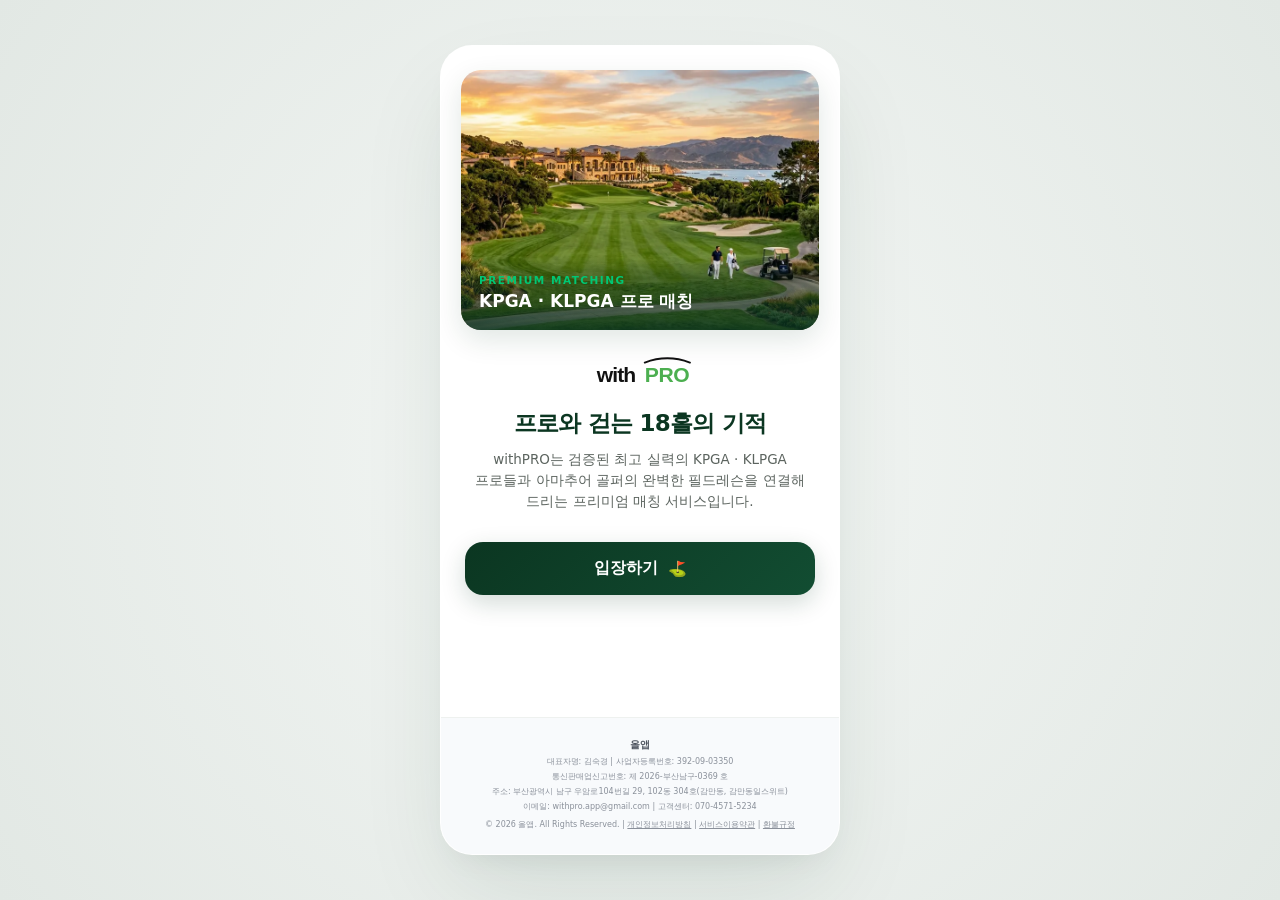
==== index.html @ d695e4da "fix: unify header back buttons to 이전으로 for UX consistency" ====
<!DOCTYPE html>
<html lang="ko" class="notranslate">
<head>
    <meta charset="UTF-8">
    <meta name="google" content="notranslate">
    <meta name="viewport" content="width=device-width, initial-scale=1.0">
    <meta name="naver-site-verification" content="3d27dd738194c0caa80d31352e4cc8677b4072f3" />
    <meta name="google-site-verification" content="xt3rQAIq6JGH6D87nUB8yuFcFUHTKjkSJ2bMMjfx4-M" />
    <meta name="description" content="올앱은 검증된 최고 실력의 KPGA · KLPGA 프로들과 아마추어 골퍼의 완벽한 필드레슨을 연결해 드리는 프리미엄 매칭 서비스입니다." />
    <title>올앱 - 골프 프로 매칭 서비스</title>
    <link rel="canonical" href="https://withpro.kr/">
    <link rel="stylesheet" href="styles.css?v=24.0">
    <style>
        .privacy-modal-overlay { display: none; }
        .privacy-modal-overlay.active { display: flex !important; }
    </style>
    <link rel="stylesheet" as="style" crossorigin href="https://cdn.jsdelivr.net/gh/orioncactus/pretendard@v1.3.9/dist/web/static/pretendard.css" />
    <link rel="preconnect" href="https://fonts.googleapis.com">
    <link rel="preconnect" href="https://fonts.gstatic.com" crossorigin>
    <link href="https://fonts.googleapis.com/css2?family=Inter:wght@400;500;600;700;800&family=Noto+Sans+KR:wght@400;500;700;900&display=swap" rel="stylesheet">
    <script src="https://www.gstatic.com/firebasejs/8.10.1/firebase-app.js"></script>
    <script src="https://www.gstatic.com/firebasejs/8.10.1/firebase-messaging.js"></script>
    <script src="https://cdn.iamport.kr/v1/iamport.js"></script>
</head>
<body>
    <div class="app-container">
        
        <!-- 서비스 인트로/웰컴 화면 (새로운 첫 화면) -->
        <div id="view-intro" class="view active">
            <div class="intro-container">
                <div class="intro-content-wrapper">
                    <!-- Hero Image Banner -->
                    <div class="intro-hero-banner">
                        <img src="withpro_main_landing.webp" alt="WithPro Golf Field">
                        <div style="position: absolute; bottom: 0; left: 0; right: 0; background: linear-gradient(to top, rgba(11, 54, 33, 0.8) 0%, rgba(11, 54, 33, 0) 100%); padding: 18px; display: flex; flex-direction: column; justify-content: flex-end;">
                            <span style="font-size: 10.5px; font-weight: 800; color: var(--accent-color); text-transform: uppercase; letter-spacing: 1.5px; margin-bottom: 4px;">Premium Matching</span>
                            <span style="font-size: 17px; font-weight: 800; color: white; line-height: 1.3;">KPGA · KLPGA 프로 매칭</span>
                        </div>
                    </div>

                    <!-- App Identity / Welcome Text -->
                    <div style="text-align: center; margin-bottom: 30px;">
                        <img src="logo.svg" alt="withPRO Logo" class="main-logo" style="width: 120px; margin-bottom: 12px;">
                        <h1 style="font-size: 23px; font-weight: 900; color: var(--primary-color); line-height: 1.35; letter-spacing: -0.8px; margin-bottom: 10px; word-break: keep-all;">
                            프로와 걷는 18홀의 기적
                        </h1>
                        <p style="font-size: 13.5px; color: var(--text-sub); line-height: 1.55; font-weight: 500; word-break: keep-all; padding: 0 4px;">
                            withPRO는 검증된 최고 실력의 KPGA · KLPGA 프로들과 아마추어 골퍼의 완벽한 필드레슨을 연결해 드리는 프리미엄 매칭 서비스입니다.
                        </p>
                    </div>

                    <!-- Enter Button -->
                    <div style="padding: 0 4px; margin-bottom: 30px;">
                        <button class="btn btn-premium-cta" onclick="app.navigate('view-main-select')" style="padding: 16px 20px; font-size: 16.0px; font-weight: 800; border-radius: 18px; box-shadow: 0 8px 22px rgba(11, 54, 33, 0.16);">
                            입장하기 <span style="font-size: 15px; margin-left: 4px;">⛳</span>
                        </button>
                    </div>
                </div>

                <!-- 사업자 정보 푸터 영역 (동일 규격 유지) -->
                <footer class="business-footer" style="margin-top: auto; padding: 20px; background-color: #f8fafc; border-top: 1px solid var(--border-color);">
                    <div class="footer-title">올앱</div>
                    <p>대표자명: 김숙경 | 사업자등록번호: 392-09-03350</p>
                    <p>통신판매업신고번호: 제 2026-부산남구-0369 호</p>
                    <p>주소: 부산광역시 남구 우암로104번길 29, 102동 304호(감만동, 감만동일스위트)</p>
                    <p>이메일: withpro.app@gmail.com | 고객센터: 070-4571-5234</p>
                    <p style="margin-top: 6px;">© 2026 올앱. All Rights Reserved. | <a href="/privacy.html">개인정보처리방침</a> | <a href="/term.html">서비스이용약관</a> | <a href="/refund.html">환불규정</a></p>
                </footer>
            </div>
        </div>

        <!-- 메인 역할 선택 화면 (첫 화면) -->
        <div id="view-main-select" class="view">
            <!-- 이전(인트로) 화면으로 돌아가는 버튼 추가 -->
            <div style="display: flex; justify-content: flex-start; margin-bottom: -15px; padding: 0 4px; margin-top: 15px; margin-left: 16px;">
                <button class="icon-btn" onclick="app.navigate('view-intro')" style="padding: 4px; font-weight: 500; font-size: 13.5px; color: var(--text-sub); display: flex; align-items: center; gap: 4px; margin-left: -4px;">
                    <svg width="20" height="20" viewBox="0 0 24 24" fill="none" xmlns="http://www.w3.org/2000/svg"><path d="M15 18L9 12L15 6" stroke="currentColor" stroke-width="2" stroke-linecap="round" stroke-linejoin="round"/></svg>
                    <span>이전으로</span>
                </button>
            </div>
            
            <div class="hero-section" style="margin-bottom: 40px; margin-top: 15px;">
                <div class="logo-container">
                    <img src="logo.svg" alt="올앱 Logo" class="main-logo">
                </div>
                <h1 class="main-title" style="font-size: 24px; font-weight: 800; color: var(--primary-color); line-height: 1.35; letter-spacing: -0.5px; margin-top: 15px;">KPGA · KLPGA 프로와<br>걷는 18홀의 기적</h1>
                <p class="main-subtitle" style="font-size: 13.5px; color: var(--text-sub); line-height: 1.5; margin-top: 10px;">검증된 최고 실력의 프로들과 완벽한 필드레슨을<br>매칭해 드립니다.</p>
            </div>

            <div class="selection-container" style="display: flex; flex-direction: column; gap: 20px; margin-bottom: 45px; padding: 0 4px;">
                <!-- 아마추어 골퍼 선택 카드 -->
                <div class="selection-card amateur" onclick="app.switchHomeTab('amateur'); app.navigate('view-home');" style="cursor: pointer; position: relative; border-radius: 20px; padding: 26px 24px; background: linear-gradient(135deg, #0b3621 0%, #124d32 100%); color: white; box-shadow: 0 10px 25px rgba(11, 54, 33, 0.15), 0 4px 10px rgba(0, 0, 0, 0.05);">
                    <div style="font-size: 11px; font-weight: 700; color: var(--accent-color); letter-spacing: 1px; margin-bottom: 6px; text-transform: uppercase;">For Amateur Golfer</div>
                    <h3 style="font-size: 19.5px; font-weight: 800; letter-spacing: -0.5px; margin-bottom: 6px;">아마추어 골퍼로 시작</h3>
                    <p style="font-size: 12.5px; color: rgba(255, 255, 255, 0.8); line-height: 1.4; font-weight: 500;">필드레슨 매칭 신청 & 예약 현황 확인</p>
                    <div style="position: absolute; right: 24px; bottom: 24px; background: rgba(255, 255, 255, 0.15); width: 36px; height: 36px; border-radius: 50%; display: flex; align-items: center; justify-content: center; font-size: 16px;">🏌️‍♂️</div>
                </div>

                <!-- 프로 골퍼 선택 카드 -->
                <div class="selection-card pro" onclick="app.switchHomeTab('pro'); app.navigate('view-home');" style="cursor: pointer; position: relative; border-radius: 20px; padding: 26px 24px; background: white; border: 1.5px solid var(--border-color); color: var(--text-main); box-shadow: 0 6px 20px rgba(0, 0, 0, 0.03);">
                    <div style="font-size: 11px; font-weight: 700; color: var(--primary-light); letter-spacing: 1px; margin-bottom: 6px; text-transform: uppercase;">For Partner Pro</div>
                    <h3 style="font-size: 19.5px; font-weight: 800; letter-spacing: -0.5px; margin-bottom: 6px; color: var(--primary-color);">프로 골퍼로 시작</h3>
                    <p style="font-size: 12.5px; color: var(--text-sub); line-height: 1.4; font-weight: 500;">파트너 프로 활동 신청 & 매칭 관리</p>
                    <div style="position: absolute; right: 24px; bottom: 24px; background: var(--bg-color); width: 36px; height: 36px; border-radius: 50%; display: flex; align-items: center; justify-content: center; font-size: 16px; color: var(--primary-color);">🏌️</div>
                </div>
            </div>

            <!-- 사업자 정보 푸터 영역 (동일 규격 유지) -->
            <footer class="business-footer">
                <div class="footer-title">올앱</div>
                <p>대표자명: 김숙경 | 사업자등록번호: 392-09-03350</p>
                <p>통신판매업신고번호: 제 2026-부산남구-0369 호</p>
                <p>주소: 부산광역시 남구 우암로104번길 29, 102동 304호(감만동, 감만동일스위트)</p>
                <p>이메일: withpro.app@gmail.com | 고객센터: 070-4571-5234</p>
                <p style="margin-top: 6px;">© 2026 올앱. All Rights Reserved. | <a href="/privacy.html">개인정보처리방침</a> | <a href="/term.html">서비스이용약관</a> | <a href="/refund.html">환불규정</a></p>
            </footer>
        </div>

        <!-- 홈 (선택) 화면 (이제 활성화 상태 아님) -->
        <div id="view-home" class="view">
            <!-- 역할 선택 화면으로 돌아가는 버튼 추가 -->
            <div style="display: flex; justify-content: flex-start; margin-bottom: -15px; padding: 0 4px;">
                <button class="icon-btn" onclick="app.navigate('view-main-select')" style="padding: 4px; font-weight: 500; font-size: 13.5px; color: var(--text-sub); display: flex; align-items: center; gap: 4px; margin-left: -4px;">
                    <svg width="20" height="20" viewBox="0 0 24 24" fill="none" xmlns="http://www.w3.org/2000/svg"><path d="M15 18L9 12L15 6" stroke="currentColor" stroke-width="2" stroke-linecap="round" stroke-linejoin="round"/></svg>
                    <span>이전으로</span>
                </button>
            </div>

            <div class="hero-section">
                <div class="logo-container">
                    <img src="logo.svg" alt="올앱 Logo" class="main-logo">
                </div>
                <h1 class="main-title">KPGA · KLPGA 프로와<br>걷는 18홀의 기적</h1>
                <p class="main-subtitle">검증된 최고 실력의 프로들과 완벽한 필드레슨을<br>매칭해 드립니다.</p>
            </div>
            
            <!-- 탭 스위처 (메인 선택 페이지 도입으로 인해 숨김 처리) -->
            <div class="home-tab-switcher" style="display: none !important;">
                <button id="btn-home-tab-amateur" class="tab-switch-btn active" onclick="app.switchHomeTab('amateur')">아마추어 골퍼</button>
                <button id="btn-home-tab-pro" class="tab-switch-btn" onclick="app.switchHomeTab('pro')">프로 골퍼</button>
            </div>
            
            <div class="home-layout-container">
                <!-- 1. 일반 골퍼용 카드 섹션 (기본 활성화) -->
                <div id="home-tab-content-amateur" class="home-tab-content active">
                    <div class="premium-hero-card">
                        <div class="card-glow-bg"></div>
                        <div class="premium-card-badge">PREMIUM MATCHING</div>
                        <div class="premium-card-title">품격 있는 동반 라운딩<br>프라이빗 필드레슨</div>
                        <p class="premium-card-desc">골프장 예약 완료하셨으면, 필드 레슨 진행해 주실 프로님 매칭을 도와드릴까요?</p>
                        
                        <button class="btn btn-primary btn-premium-cta" onclick="app.navigate('view-regular')">
                            필드레슨 프로찾기 <span class="btn-arrow">🏌️‍♂️</span>
                        </button>
                    </div>

                    <button class="home-status-link" onclick="app.checkMyBookings()">
                        <span class="status-link-icon">🗓️</span>
                        <span class="status-link-text">내 예약 확인</span>
                        <span class="status-link-chevron">→</span>
                    </button>
                    <div style="text-align: center; margin-top: 15px; margin-bottom: 5px;">
                        <a href="#" onclick="event.preventDefault(); app.navigate('view-amateur-guide')" style="color: var(--primary-color) !important; font-weight: 700; text-decoration: underline; font-size: 13.5px; display: inline-block;">
                            ⛳ 회원 활동 가이드 알아보기 →
                        </a>
                    </div>
                </div>

                <!-- 2. 레슨 프로용 카드 섹션 (숨김) -->
                <div id="home-tab-content-pro" class="home-tab-content">
                    <div class="pro-premium-card">
                        <div class="premium-card-badge pro">PARTNER PRO</div>
                        <h3 class="pro-card-title">파트너 프로</h3>
                        <p class="pro-card-desc">원하는 일정과 요일에 맞춰 편리하게 필드 레슨 요청을 매칭받고 추가 수익을 창출하세요.</p>
                        
                        <button class="btn btn-pro-action-premium" onclick="app.navigate('view-pro')">
                            레슨 프로로 활동하기 <span class="btn-arrow">→</span>
                        </button>
                    </div>
                    
                    <div class="pro-login-premium-card" style="flex-direction: column; align-items: stretch; gap: 14px; padding: 20px;">
                        <div class="pro-login-info" style="margin-bottom: 4px;">
                            <span class="pro-login-label" style="font-size: 15.5px; font-weight: 800; color: var(--text-main);">파트너 프로 로그인</span>
                            <span class="pro-login-sublabel" style="font-size: 12.5px; color: var(--text-sub);">등록하신 휴대폰 번호와 핀번호로 로그인해 주세요.</span>
                        </div>
                        <div class="login-inputs-group" style="display: flex; flex-direction: column; gap: 8px;">
                            <input type="text" id="login-pro-phone" placeholder="휴대폰 번호 (예: 010-1234-5678)" style="width: 100%; padding: 12px 14px; border-radius: 8px; border: 1px solid var(--border-color); font-size: 14px; font-weight: 500; box-sizing: border-box;">
                            <input type="password" id="login-pro-pin" maxlength="6" inputmode="numeric" pattern="[0-9]*" placeholder="간편 비밀번호 (핀번호 4~6자리)" style="width: 100%; padding: 12px 14px; border-radius: 8px; border: 1px solid var(--border-color); font-size: 14px; font-weight: 500; box-sizing: border-box;">
                        </div>
                        <button class="btn btn-primary" onclick="app.loginPro()" style="width: 100%; padding: 12px; font-size: 15px; font-weight: 700; border-radius: 8px; background-color: var(--primary-color); border: none; color: white; cursor: pointer; box-shadow: 0 4px 10px rgba(11, 54, 33, 0.1);">
                            로그인
                        </button>
                    </div>
                </div>
            </div>
            
            <!-- 사업자 정보 푸터 영역 (포트원 및 구글 심사 준수) -->
            <footer class="business-footer" style="margin-top: 40px;">
                <div class="footer-title">올앱</div>
                <p>대표자명: 김숙경 | 사업자등록번호: 392-09-03350</p>
                <p>통신판매업신고번호: 제 2026-부산남구-0369 호</p>
                <p>주소: 부산광역시 남구 우암로104번길 29, 102동 304호(감만동, 감만동일스위트)</p>
                <p>이메일: withpro.app@gmail.com | 고객센터: 070-4571-5234</p>
                <p style="margin-top: 6px;">© 2026 올앱. All Rights Reserved. | <a href="/privacy.html">개인정보처리방침</a> | <a href="/term.html">서비스이용약관</a> | <a href="/refund.html">환불규정</a></p>
            </footer>
        </div>

        <!-- 필드레슨 매칭 폼 (아마추어) -->
        <div id="view-regular" class="view">
            <header class="header">
                <button class="icon-btn" onclick="app.navigate('view-home')">
                    <svg width="24" height="24" viewBox="0 0 24 24" fill="none" xmlns="http://www.w3.org/2000/svg"><path d="M15 18L9 12L15 6" stroke="currentColor" stroke-width="2" stroke-linecap="round" stroke-linejoin="round"/></svg>
                </button>
                <h2>필드레슨 매칭</h2>
                <div class="placeholder-icon"></div>
            </header>
            <div class="content scrollable">
                <div class="form-header-center">
                    <img src="logo.svg" alt="올앱" class="small-logo">
                    <p class="subtitle">예약하신 라운딩 정보를 입력하시면<br>최적의 필드레슨 프로를 매칭해 드립니다.</p>
                    <div style="text-align: center; margin-top: 10px;">
                        <a href="#" onclick="event.preventDefault(); app.navigate('view-amateur-guide')" style="color: var(--primary-color) !important; font-weight: 700; text-decoration: underline; font-size: 13px; display: inline-block;">
                            ⛳ 회원 활동 가이드 알아보기 →
                        </a>
                    </div>
                </div>

                <!-- 신청자 이름 카드 -->
                <div class="input-card" onclick="document.getElementById('lesson-user-name').focus()">
                    <div class="input-card-icon">
                        <svg width="24" height="24" viewBox="0 0 24 24" fill="none" stroke="currentColor" stroke-width="2" stroke-linecap="round" stroke-linejoin="round">
                            <path d="M20 21v-2a4 4 0 0 0-4-4H8a4 4 0 0 0-4 4v2"></path>
                            <circle cx="12" cy="7" r="4"></circle>
                        </svg>
                    </div>
                    <div class="input-card-content">
                        <span class="input-card-label">신청자 이름</span>
                        <input type="text" id="lesson-user-name" placeholder="실명을 입력해 주세요" class="card-input-field">
                    </div>
                </div>

                <!-- 신청자 연락처 카드 -->
                <div class="input-card" onclick="document.getElementById('lesson-user-contact').focus()">
                    <div class="input-card-icon">
                        <svg width="24" height="24" viewBox="0 0 24 24" fill="none" stroke="currentColor" stroke-width="2" stroke-linecap="round" stroke-linejoin="round">
                            <path d="M22 16.92v3a2 2 0 0 1-2.18 2 19.79 19.79 0 0 1-8.63-3.07 19.5 19.5 0 0 1-6-6 19.79 19.79 0 0 1-3.07-8.67A2 2 0 0 1 4.11 2h3a2 2 0 0 1 2 1.72 12.84 12.84 0 0 0 .7 2.81 2 2 0 0 1-.45 2.11L8.09 9.91a16 16 0 0 0 6 6l1.27-1.27a2 2 0 0 1 2.11-.45 12.84 12.84 0 0 0 2.81.7A2 2 0 0 1 22 16.92z"></path>
                        </svg>
                    </div>
                    <div class="input-card-content">
                        <span class="input-card-label">신청자 연락처</span>
                        <input type="text" id="lesson-user-contact" placeholder="연락처를 입력해 주세요 (예: 010-1234-5678)" class="card-input-field">
                    </div>
                </div>

                <!-- 골프장 입력 카드 -->
                <div class="input-card" onclick="document.getElementById('lesson-golf-course').focus()">
                    <div class="input-card-icon">
                        <svg width="24" height="24" viewBox="0 0 24 24" fill="none" stroke="currentColor" stroke-width="2" stroke-linecap="round" stroke-linejoin="round">
                            <polygon points="3 6 9 3 15 6 21 3 21 18 15 21 9 18 3 21"></polygon>
                            <line x1="9" y1="3" x2="9" y2="18"></line>
                            <line x1="15" y1="6" x2="15" y2="21"></line>
                        </svg>
                    </div>
                    <div class="input-card-content">
                        <span class="input-card-label">예약완료된 라운딩 골프장</span>
                        <input type="text" id="lesson-golf-course" placeholder="예) 베어즈베스트 청라 CC" class="card-input-field">
                    </div>
                </div>

                <!-- 라운딩 날짜 카드 -->
                <div class="input-card" onclick="document.getElementById('lesson-date').showPicker ? document.getElementById('lesson-date').showPicker() : document.getElementById('lesson-date').focus()">
                    <div class="input-card-icon">
                        <svg width="24" height="24" viewBox="0 0 24 24" fill="none" stroke="currentColor" stroke-width="2" stroke-linecap="round" stroke-linejoin="round">
                            <rect x="3" y="4" width="18" height="18" rx="2" ry="2"></rect>
                            <line x1="16" y1="2" x2="16" y2="6"></line>
                            <line x1="8" y1="2" x2="8" y2="6"></line>
                            <line x1="3" y1="10" x2="21" y2="10"></line>
                        </svg>
                    </div>
                    <div class="input-card-content">
                        <span class="input-card-label">예약완료된 라운딩 날짜</span>
                        <div class="display-value placeholder" id="display-date">날짜를 선택해 주세요</div>
                        <input type="date" id="lesson-date" style="position: absolute; opacity: 0; width: 1px; height: 1px; overflow: hidden; pointer-events: none;">
                    </div>
                    <div class="input-card-chevron">
                        <svg width="18" height="18" viewBox="0 0 24 24" fill="none" stroke="currentColor" stroke-width="2" stroke-linecap="round" stroke-linejoin="round">
                            <polyline points="9 18 15 12 9 6"></polyline>
                        </svg>
                    </div>
                </div>

                <!-- 티오프 시간 카드 -->
                <div class="input-card" onclick="app.openCustomTimePicker()">
                    <div class="input-card-icon">
                        <svg width="24" height="24" viewBox="0 0 24 24" fill="none" stroke="currentColor" stroke-width="2" stroke-linecap="round" stroke-linejoin="round">
                            <circle cx="12" cy="12" r="10"></circle>
                            <polyline points="12 6 12 12 16 14"></polyline>
                        </svg>
                    </div>
                    <div class="input-card-content">
                        <span class="input-card-label">예약완료된 티오프 시간</span>
                        <div class="display-value placeholder" id="display-time">시간을 선택해 주세요</div>
                        <input type="time" id="lesson-time" style="position: absolute; opacity: 0; width: 1px; height: 1px; overflow: hidden; pointer-events: none;">
                    </div>
                    <div class="input-card-chevron">
                        <svg width="18" height="18" viewBox="0 0 24 24" fill="none" stroke="currentColor" stroke-width="2" stroke-linecap="round" stroke-linejoin="round">
                            <polyline points="9 18 15 12 9 6"></polyline>
                        </svg>
                    </div>
                </div>

                <!-- 희망 프로 성별 및 요구사항 카드 -->
                <div class="input-card" onclick="document.getElementById('lesson-requirements').focus()">
                    <div class="input-card-icon">
                        <svg width="24" height="24" viewBox="0 0 24 24" fill="none" stroke="currentColor" stroke-width="2" stroke-linecap="round" stroke-linejoin="round">
                            <path d="M21 15a2 2 0 0 1-2 2H7l-4 4V5a2 2 0 0 1 2-2h14a2 2 0 0 1 2 2z"></path>
                        </svg>
                    </div>
                    <div class="input-card-content">
                        <span class="input-card-label">희망 프로 성별 및 요구사항 (선택)</span>
                        <input type="text" id="lesson-requirements" placeholder="예: 상관없음 / 여성 프로 희망 / 코스 공략 위주 등" class="card-input-field">
                    </div>
                </div>
                <div class="guide-box">
                    <div class="guide-title">🏌️‍♂️ 1. 예약이용 및 비용안내</div>
                    <div class="guide-text">
                        <strong>예약금:</strong> 없음 (선결제 대기 없이 프로 매칭 시 최종 확정)<br>
                        <strong>필드 레슨비:</strong> 총 55만 원 (18홀 기준)<br>
                        <strong>취소 정책:</strong> 예약 확정 후 취소 시 이용약관 제5조에 따른 이용 제한 페널티가 부과될 수 있습니다.<br>
                        <strong>라운딩 인원:</strong> 프로님을 포함하여 3인 또는 4인
                    </div>
                    
                    <div class="guide-title">💰 2. 현장에서 발생하는 추가 비용 (필수 확인)</div>
                    <div class="guide-text">
                        레슨비 외에 골프장 자체에 지불하셔야 하는 현장 비용은 개별 부담입니다.<br>
                        <strong>개인 비용:</strong> 골퍼님 본인의 그린피, 카트비, 캐디피<br>
                        <strong>프로님 지원 비용:</strong> 함께 동반하시는 프로님의 그린피, 카트비, 캐디피는 참석하신 아마추어 회원님들이 균등하게 나누어(N분의 1) 부담해 주셔야 합니다.<br><br>
                        <span style="color: var(--primary-color); font-weight: 600;">※ 매너 있는 골프 문화를 위해 프로님의 현장 비용을 지원해 주시는 점 양해 부탁드립니다.</span>
                    </div>

                    <div class="guide-title">🎒 3. 라운딩 전, 이것만은 꼭 챙겨주세요!</div>
                    <div class="guide-text">
                        <strong>티오프 30분 전 도착:</strong> 프로님과 가볍게 인사를 나누고 스트레칭을 할 수 있도록 여유 있게 도착해 주세요.
                    </div>

                    <div class="guide-highlight">
                        💌 골퍼님께 드리는 약속<br>
                        저희 앱에 등록된 모든 프로님들은 100% 자격 검증을 마친 KPGA · KLPGA 회원입니다. 신원과 실력이 확실한 최고의 전문가가 골퍼님의 스코어 향상과 잊지 못할 18홀을 책임질 예정이니 기대하셔도 좋습니다!
                    </div>
                </div>

                <!-- 개인정보 이용동의 영역 -->
                <div class="privacy-consent-box" style="margin: 20px 16px 10px 16px; display: flex; align-items: flex-start; gap: 10px; background: #f9fafb; border: 1px solid var(--border-color); padding: 16px; border-radius: 12px; font-size: 13.5px; line-height: 1.5; color: var(--text-main);">
                    <input type="checkbox" id="lesson-privacy-consent" style="margin-top: 3px; width: 18px; height: 18px; accent-color: var(--primary-color); cursor: pointer;">
                    <div style="flex: 1;">
                        <label for="lesson-privacy-consent" style="font-weight: 700; cursor: pointer; display: inline-block; color: var(--text-main);">
                            개인정보 수집 및 이용 동의 <span style="color: #ef4444;">(필수)</span>
                        </label>
                        <p style="font-size: 12.5px; color: var(--text-sub); margin-top: 4px; margin-bottom: 0;">
                            레슨 매칭 및 프로 연락 지원을 위한 약관에 동의합니다.
                            <a href="#" onclick="event.preventDefault(); app.showPrivacyModal('privacy');" style="color: var(--primary-color); font-weight: 700; text-decoration: underline; margin-left: 4px;">약관보기</a>
                        </p>
                    </div>
                </div>
                
                <footer class="business-footer" style="margin-top: 40px;">
                    <div class="footer-title">올앱</div>
                    <p>대표자명: 김숙경 | 사업자등록번호: 392-09-03350</p>
                    <p>통신판매업신고번호: 제 2026-부산남구-0369 호</p>
                    <p>주소: 부산광역시 남구 우암로104번길 29, 102동 304호(감만동, 감만동일스위트)</p>
                    <p>이메일: withpro.app@gmail.com | 고객센터: 070-4571-5234</p>
                    <p style="margin-top: 6px;">© 2026 올앱. All Rights Reserved. | <a href="/privacy.html">개인정보처리방침</a> | <a href="/term.html">서비스이용약관</a> | <a href="/refund.html">환불규정</a></p>
                </footer>

            </div>
            <div class="bottom-action">
                <button class="btn btn-primary full-width" onclick="app.requestLesson()">필드레슨 프로매칭 신청</button>
            </div>
        </div>

        <!-- 프로 회원 가입 폼 -->
        <div id="view-pro" class="view">
            <header class="header">
                <button class="icon-btn" onclick="app.navigate('view-home')">
                    <svg width="24" height="24" viewBox="0 0 24 24" fill="none" xmlns="http://www.w3.org/2000/svg"><path d="M15 18L9 12L15 6" stroke="currentColor" stroke-width="2" stroke-linecap="round" stroke-linejoin="round"/></svg>
                </button>
                <h2>프로 모드 설정</h2>
                <div class="placeholder-icon"></div>
            </header>
            <div class="content scrollable">
                <div class="pro-banner mb-4">
                    <img src="logo.svg" alt="올앱" class="tiny-logo">
                    <h3 class="banner-title">프로를 위한 특별한 혜택</h3>
                    <p class="banner-desc">올앱에서 당신의 전문성을 더 많은 회원들에게 알리고 성장의 기회를 잡으세요. 간단한 정보 입력만으로 프로 파트너 신청이 완료됩니다.</p>
                </div>

                <h4 class="section-title mt-4">프로필 기본 정보</h4>
                
                <!-- 프로필 사진 등록 -->
                <div class="form-group" style="display: flex; flex-direction: column; align-items: center; justify-content: center; margin-bottom: 24px; text-align: center;">
                    <div class="label-row" style="width: 100%;">
                        <label style="font-weight: 700;">프로필 사진</label>
                        <span class="required-badge">필수 항목</span>
                    </div>
                    <div class="profile-pic-container" style="position: relative; width: 100px; height: 100px; border-radius: 50%; background-color: #f3f4f6; border: 2.5px dashed #cbd5e1; display: flex; align-items: center; justify-content: center; overflow: hidden; cursor: pointer; margin-top: 8px; transition: all 0.25s ease;" onclick="document.getElementById('pro-profile-file').click()">
                        <img id="pro-profile-preview" src="" style="width: 100%; height: 100%; object-fit: cover; display: none;">
                        <div id="pro-profile-placeholder" style="display: flex; flex-direction: column; align-items: center; justify-content: center; color: #94a3b8; font-size: 11px; font-weight: 700; gap: 4px;">
                            <span style="font-size: 24px;">📷</span>
                            <span>사진 등록</span>
                        </div>
                    </div>
                    <input type="file" id="pro-profile-file" accept="image/jpeg, image/png, image/gif, image/heic, image/webp" style="display: none;" onchange="app.handleProfilePicChange(event)">
                </div>

                <div class="form-group">
                    <div class="label-row">
                        <label>이름</label>
                        <span class="required-badge">필수 항목</span>
                    </div>
                    <input type="text" id="pro-name" placeholder="프로님의 실명을 입력해주세요" value="">
                </div>
                
                <div class="form-group mt-3">
                    <div class="label-row">
                        <label>전화번호</label>
                        <span class="required-badge">필수 항목</span>
                    </div>
                    <input type="text" id="pro-contact" placeholder="연락처를 입력해주세요 (예: 010-1234-5678)" value="">
                </div>
                
                <div class="form-group mt-3">
                    <div class="label-row">
                        <label>간편 비밀번호 (핀번호)</label>
                        <span class="required-badge">필수 (4~6자리 숫자)</span>
                    </div>
                    <input type="password" id="pro-pin" maxlength="6" inputmode="numeric" pattern="[0-9]*" placeholder="로그인 시 사용할 핀번호 4~6자리를 설정해 주세요" value="">
                </div>

                <h4 class="section-title mt-4">자격 및 활동 정보</h4>
                
                <div class="form-group">
                    <div class="label-row">
                        <label>자격증 종류</label>
                        <span class="required-badge">필수 선택</span>
                    </div>
                    <select id="pro-cert-type" class="pro-select">
                        <option value="KPGA 투어프로">KPGA 투어프로</option>
                        <option value="KLPGA 정회원">KLPGA 정회원</option>
                        <option value="KPGA 프로">KPGA 프로</option>
                        <option value="KLPGA 준회원">KLPGA 준회원</option>
                        <option value="기타 티칭프로">기타 티칭프로</option>
                    </select>
                </div>

                <div class="form-group mt-3">
                    <div class="label-row">
                        <label>회원번호 (자격증 번호)</label>
                        <span class="required-badge">필수 항목</span>
                    </div>
                    <input type="text" id="pro-cert-num" placeholder="예) 01234 (KPGA/KLPGA 회원 번호)">
                </div>

                <div class="form-group mt-4">
                    <div class="label-row">
                        <label>레슨 가능 요일</label>
                        <span class="required-badge">복수 선택 가능</span>
                    </div>
                    <div class="grid-7 gap-1 mt-2" id="pro-days">
                        <button class="day-btn active">월</button>
                        <button class="day-btn active">화</button>
                        <button class="day-btn active">수</button>
                        <button class="day-btn active">목</button>
                        <button class="day-btn active">금</button>
                        <button class="day-btn">토</button>
                        <button class="day-btn">일</button>
                    </div>
                </div>

                <div class="form-group mt-4">
                    <div class="label-row">
                        <label>레슨 가능 지역</label>
                        <span class="required-badge">복수 선택 가능</span>
                    </div>
                    <div class="grid-3 gap-2 mt-2">
                        <button class="grid-btn-simple active">서울</button>
                        <button class="grid-btn-simple">경기</button>
                        <button class="grid-btn-simple">인천</button>
                        <button class="grid-btn-simple">부산</button>
                        <button class="grid-btn-simple">대구</button>
                        <button class="grid-btn-simple">광주</button>
                        <button class="grid-btn-simple">대전</button>
                        <button class="grid-btn-simple">울산</button>
                        <button class="grid-btn-simple">세종</button>
                        <button class="grid-btn-simple">강원</button>
                        <button class="grid-btn-simple">충북</button>
                        <button class="grid-btn-simple">충남</button>
                        <button class="grid-btn-simple">전북</button>
                        <button class="grid-btn-simple">전남</button>
                        <button class="grid-btn-simple">경북</button>
                        <button class="grid-btn-simple">경남</button>
                        <button class="grid-btn-simple">제주</button>
                        <button class="grid-btn-simple">기타</button>
                    </div>
                </div>

                <div class="partner-card mt-4 mb-4">
                    <h4 class="partner-title">원하는 시간에, 원하는 곳에서</h4>
                    <p class="partner-desc">쉬는 날이나 빈 시간대를 활용해 추가적인 필드 레슨 수익을 창출해 보세요. 내 일정에 딱 맞는 라운딩 매칭을 실시간으로 연결해 드립니다.</p>
                    <a href="#" class="partner-link" onclick="event.preventDefault(); app.navigate('view-pro-guide')">활동 가이드 알아보기 →</a>
                </div>
                <!-- 이미 등록된 프로 로그인 가이드 -->
                <div class="pro-login-link-box mb-4">
                    <span class="pro-login-link" onclick="app.navigate('view-home'); app.switchHomeTab('pro');">이미 파트너 프로로 등록하셨나요? 간편 로그인</span>
                </div>

                <!-- 개인정보 이용동의 영역 (프로용) -->
                <div class="privacy-consent-box" style="margin: 20px 16px 10px 16px; display: flex; align-items: flex-start; gap: 10px; background: #f9fafb; border: 1px solid var(--border-color); padding: 16px; border-radius: 12px; font-size: 13.5px; line-height: 1.5; color: var(--text-main); text-align: left;">
                    <input type="checkbox" id="pro-privacy-consent" style="margin-top: 3px; width: 18px; height: 18px; accent-color: var(--primary-color); cursor: pointer;">
                    <div style="flex: 1;">
                        <label for="pro-privacy-consent" style="font-weight: 700; cursor: pointer; display: inline-block; color: var(--text-main);">
                            개인정보 수집 및 서비스 이용 동의 <span style="color: #ef4444;">(필수)</span>
                        </label>
                        <p style="font-size: 12.5px; color: var(--text-sub); margin-top: 4px; margin-bottom: 0;">
                            프로 파트너 등록 및 서비스 제공을 위한 약관에 동의합니다.
                            <a href="#" onclick="event.preventDefault(); app.showPrivacyModal('terms');" style="color: var(--primary-color); font-weight: 700; text-decoration: underline; margin-left: 4px;">약관보기</a>
                        </p>
                    </div>
                </div>

            </div>
            <div class="bottom-action">
                <button class="btn btn-primary full-width" onclick="app.registerPro()">올앱 시작하기</button>
            </div>
        </div>

        <!-- 프로 활동 가이드 화면 -->
        <div id="view-pro-guide" class="view">
            <header class="header">
                <button class="icon-btn" onclick="app.navigate('view-pro')">
                    <svg width="24" height="24" viewBox="0 0 24 24" fill="none" xmlns="http://www.w3.org/2000/svg"><path d="M15 18L9 12L15 6" stroke="currentColor" stroke-width="2" stroke-linecap="round" stroke-linejoin="round"/></svg>
                </button>
                <h2>프로 활동 가이드</h2>
                <button class="icon-btn" onclick="app.downloadGuide('pro')" title="가이드 다운로드">
                    <svg width="24" height="24" viewBox="0 0 24 24" fill="none" stroke="currentColor" stroke-width="2" stroke-linecap="round" stroke-linejoin="round">
                        <path d="M21 15v4a2 2 0 0 1-2 2H5a2 2 0 0 1-2-2v-4"></path>
                        <polyline points="7 10 12 15 17 10"></polyline>
                        <line x1="12" y1="15" x2="12" y2="3"></line>
                    </svg>
                </button>
            </header>
            <div class="content scrollable">
                
                <!-- 웰컴 배너 -->
                <div class="guide-welcome-card">
                    <span class="guide-welcome-badge">올앱 Partner</span>
                    <h3 class="guide-welcome-title">프로님, 반갑습니다! 🏌️‍♂️</h3>
                    <p class="guide-welcome-desc">원하는 시간에, 원하는 곳에서 자유롭게 라운딩하며 안전하고 확실한 수익을 창출하세요.</p>
                </div>

                <!-- 1. 서비스 이용 방법 -->
                <div class="guide-section">
                    <div class="guide-section-header">
                        <span>📱</span> 서비스 이용 방법
                    </div>
                    <div class="guide-step-list">
                        <div class="guide-step-card">
                            <div class="guide-step-num">Step 1</div>
                            <h4 class="guide-step-title">프로필 등록</h4>
                            <p class="guide-step-desc">KPGA / KLPGA 회원 자격증 정보와 주 활동 지역을 입력해 주세요. 운영진의 자격 심사 승인 완료 후 즉시 활동을 시작하실 수 있습니다.</p>
                        </div>
                        <div class="guide-step-card">
                            <div class="guide-step-num">Step 2</div>
                            <h4 class="guide-step-title">레슨 가능 요일 및 일정 설정</h4>
                            <p class="guide-step-desc">활동 가능한 요일 및 지역을 미리 체크해 두시면 맞춤 매칭 확률이 훨씬 높아집니다. <em>(마이페이지에서 수시로 활동 설정을 수정하실 수 있습니다)</em></p>
                        </div>
                        <div class="guide-step-card">
                            <div class="guide-step-num">Step 3</div>
                            <h4 class="guide-step-title">매칭 신청 확인 및 수락</h4>
                            <p class="guide-step-desc">아마추어 골퍼가 등록한 라운딩 날짜, 골프장, 티오프 시간을 확인한 후, 프로님의 스케줄에 맞는 요청을 수락하여 매칭이 성사됩니다.</p>
                        </div>
                        <div class="guide-step-card">
                            <div class="guide-step-num">Step 4</div>
                            <h4 class="guide-step-title">라운딩 레슨 진행</h4>
                            <p class="guide-step-desc">매칭이 최종 확정되면 약속된 골프장으로 출동하여 아마추어 고객님과 동반 필드 레슨 및 18홀 라운딩을 즐겁게 진행합니다.</p>
                        </div>
                        <div class="guide-step-card" style="border-color: #FCA5A5; background-color: #FFF5F5;">
                            <div class="guide-step-num" style="background-color: #EF4444; color: white;">Step 5</div>
                            <h4 class="guide-step-title" style="color: #991B1B;">수수료 납부 및 파트너 유지</h4>
                            <p class="guide-step-desc" style="color: #7F1D1D;">라운딩이 완료된 다음 날까지 마이페이지에서 수수료 5만 원 결제를 완료해 주세요. 미납 시 파트너 활동이 일시 정지됩니다.</p>
                        </div>
                    </div>
                </div>

                <!-- 2. 수익 및 정산 안내 -->
                <div class="guide-section">
                    <div class="guide-section-header">
                        <span>💰</span> 수익 및 정산 안내
                    </div>
                    <div class="guide-grid-2">
                        <div class="guide-icon-card">
                            <div class="guide-card-icon-wrapper">💸</div>
                            <h4 class="guide-card-title">투명한 직거래 정산</h4>
                            <p class="guide-card-desc">라운딩 종료 후 현장에서 고객에게 직접 레슨비(55만 원)를 전액 정산받으신 후, 다음 날 플랫폼 이용 수수료(5만 원)를 결제하시면 됩니다.</p>
                        </div>
                        <div class="guide-icon-card">
                            <div class="guide-card-icon-wrapper">🛡️</div>
                            <h4 class="guide-card-title">노쇼 방지 페널티</h4>
                            <p class="guide-card-desc">예약 확정 후 고객의 갑작스러운 변심 또는 노쇼로 인해 일정이 취소될 경우, 해당 아마추어 회원은 즉시 이용 제한 조치되며 프로님의 소중한 스케줄을 보호합니다.</p>
                        </div>
                        <div class="guide-icon-card" style="grid-column: span 2; border: 1.5px solid #FCA5A5; background-color: #FFF5F5; text-align: left;">
                            <div style="display: flex; align-items: center; gap: 8px; margin-bottom: 8px;">
                                <div class="guide-card-icon-wrapper" style="margin: 0; width: 32px; height: 32px; font-size: 16px; background-color: #FEE2E2; color: #991B1B;">🚨</div>
                                <h4 class="guide-card-title" style="margin: 0; color: #991B1B; font-weight: 800; font-size: 14.5px;">라운딩 완료 수수료 납부 및 미납 정지</h4>
                            </div>
                            <p class="guide-card-desc" style="color: #7F1D1D; text-align: left; margin: 0; font-size: 13px; line-height: 1.5;">
                                라운딩이 종료된 <strong>다음 날까지 플랫폼 이용 수수료 5만 원</strong>을 납부하셔야 합니다. 수수료 입금이 확인되지 않으면 <strong>파트너 프로로서 활동이 정지(매칭 배정 불가 및 프로필 노출 제한)</strong>되오니 라운딩 완료 후 마이페이지에서 꼭 결제를 완료해 주세요.
                            </p>
                        </div>
                    </div>
                </div>

                <!-- 3. 필드 레슨 매너 가이드 -->
                <div class="guide-section">
                    <div class="guide-section-header">
                        <span>🤝</span> 필드 레슨 매너 가이드
                    </div>
                    <div class="guide-step-list">
                        <div class="guide-step-card">
                            <h4 class="guide-step-title">⏰ 티오프 시간 엄수</h4>
                            <p class="guide-step-desc">첫 홀 티샷 전 충분히 인사를 나누고 웜업하실 수 있도록, 최소 티오프 30분 전까지 골프장 로비/스타트하우스에 도착해 주세요.</p>
                        </div>
                        <div class="guide-step-card">
                            <h4 class="guide-step-title">🎯 아마추어 니즈 맞춤형 레슨</h4>
                            <p class="guide-step-desc">라운딩 전 고객님의 스윙 스타일과 고민 요소를 파악해 코스 공략법, 숏게임 관리법 등 실질적으로 도움이 되는 원포인트 레슨을 제공해 주세요.</p>
                        </div>
                        <div class="guide-step-card">
                            <h4 class="guide-step-title">👔 드레스코드 및 예절 준수</h4>
                            <p class="guide-step-desc">해당 명문 골프장의 예절 규정 및 드레스코드를 준수하여, 공인 자격을 갖춘 프로로서의 단정하고 신뢰감 높은 이미지를 보여주세요.</p>
                        </div>
                    </div>
                </div>

                <!-- 4. 활동 등급 및 혜택 -->
                <div class="guide-section">
                    <div class="guide-section-header">
                        <span>🏆</span> 활동 등급 및 혜택
                    </div>
                    <div class="guide-reward-banner">
                        <div class="guide-reward-header">
                            <span class="guide-reward-badge">우수 파트너 혜택</span>
                            <h4 class="guide-reward-title">우수 프로 인증 배지 부여</h4>
                        </div>
                        <p class="guide-reward-desc">누적 라운딩 매칭 횟수와 회원 만족도 평점을 기준으로 선정합니다.</p>
                    </div>
                </div>
            </div>
        </div>

        <!-- 회원 활동 가이드 화면 -->
        <div id="view-amateur-guide" class="view">
            <header class="header">
                <button class="icon-btn" onclick="app.navigate('view-home')">
                    <svg width="24" height="24" viewBox="0 0 24 24" fill="none" xmlns="http://www.w3.org/2000/svg"><path d="M15 18L9 12L15 6" stroke="currentColor" stroke-width="2" stroke-linecap="round" stroke-linejoin="round"/></svg>
                </button>
                <h2>회원 활동 가이드</h2>
                <button class="icon-btn" onclick="app.downloadGuide('amateur')" title="가이드 다운로드">
                    <svg width="24" height="24" viewBox="0 0 24 24" fill="none" stroke="currentColor" stroke-width="2" stroke-linecap="round" stroke-linejoin="round">
                        <path d="M21 15v4a2 2 0 0 1-2 2H5a2 2 0 0 1-2-2v-4"></path>
                        <polyline points="7 10 12 15 17 10"></polyline>
                        <line x1="12" y1="15" x2="12" y2="3"></line>
                    </svg>
                </button>
            </header>
            <div class="content scrollable">
                
                <!-- 웰컴 배너 -->
                <div class="guide-welcome-card" style="background: linear-gradient(135deg, #0b3621 0%, #059669 100%);">
                    <span class="guide-welcome-badge" style="background: rgba(255, 255, 255, 0.2);">올앱 Member</span>
                    <h3 class="guide-welcome-title">회원님, 반갑습니다! 🏌️‍♂️</h3>
                    <p class="guide-welcome-desc">KPGA / KLPGA 공인 프로와 동반 라운딩하며, 원포인트 밀착 레슨을 받고 실력을 한 단계 업그레이드해 보세요.</p>
                </div>

                <!-- 1. 서비스 이용 방법 -->
                <div class="guide-section">
                    <div class="guide-section-header">
                        <span>📱</span> 서비스 이용 방법
                    </div>
                    <div class="guide-step-list">
                        <div class="guide-step-card">
                            <div class="guide-step-num">Step 1</div>
                            <h4 class="guide-step-title">라운딩 매칭 신청</h4>
                            <p class="guide-step-desc">아마추어 골퍼가 예약한 날짜, 라운딩할 골프장, 티오프 시간을 입력하고 이름과 연락처를 입력하여 간편하게 매칭을 신청합니다.</p>
                        </div>
                        <div class="guide-step-card">
                            <div class="guide-step-num">Step 2</div>
                            <h4 class="guide-step-title">프로님 배정 및 매칭 대기</h4>
                            <p class="guide-step-desc">운영진이 회원님의 일정과 활동 구장을 고려하여 가장 적합한 프로님을 1:1로 직접 배정하고 제안을 전달합니다.</p>
                        </div>
                        <div class="guide-step-card">
                            <div class="guide-step-num">Step 3</div>
                            <h4 class="guide-step-title">매칭 완료 및 예약 확정</h4>
                            <p class="guide-step-desc">배정된 프로님이 매칭 제안을 수락하면 안내 알림이 발송되며 최종 확정됩니다. 별도의 선결제 없이 현장에서 직접 레슨비를 정산합니다.</p>
                        </div>
                        <div class="guide-step-card">
                            <div class="guide-step-num">Step 4</div>
                            <h4 class="guide-step-title">고품격 필드 레슨 진행</h4>
                            <p class="guide-step-desc">약속한 골프장으로 출동하여 프로와 만나 18홀 라운딩을 동반하며 밀착 1:1 현장 코칭을 받습니다.</p>
                        </div>
                    </div>
                </div>

                <div class="guide-section">
                    <div class="guide-section-header">
                        <span>💰</span> 레슨비 안내
                    </div>
                    <div class="guide-grid-2">
                        <div class="guide-icon-card" style="grid-column: span 2;">
                            <div class="guide-card-icon-wrapper" style="background-color: #e6f4ea; color: #137333; margin: 0 auto 12px auto;">💸</div>
                            <h4 class="guide-card-title">현장 직거래 정산</h4>
                            <div class="guide-card-price" style="font-size: 20px; font-weight: 800; color: #137333; margin-bottom: 6px;">55만 원</div>
                            <p class="guide-card-desc" style="max-width: 500px; margin: 0 auto;">선결제 예약금 없이 매칭 수수료 0원으로 진행됩니다. 라운딩이 모두 끝난 후 현장에서 프로님께 레슨비 55만 원을 직접 송금/정산해 주세요.</p>
                        </div>
                    </div>
                </div>

                <!-- 3. 아마추어 골퍼 매너 가이드 -->
                <div class="guide-section">
                    <div class="guide-section-header">
                        <span>🤝</span> 아마추어 골퍼 매너 가이드
                    </div>
                    <div class="guide-step-list">
                        <div class="guide-step-card">
                            <h4 class="guide-step-title">⏰ 티오프 시간 엄수</h4>
                            <p class="guide-step-desc">프로님과 충분히 인사를 나누고 가벼운 웜업을 진행할 수 있도록 티오프 최소 30분 전까지 골프장에 도착해 주세요.</p>
                        </div>
                        <div class="guide-step-card">
                            <h4 class="guide-step-title">🎯 레슨 니즈의 사전 소통</h4>
                            <p class="guide-step-desc">라운딩 시작 전에 드라이버, 아이언, 숏게임, 코스 매니지먼트 등 특별히 집중 코칭받고 싶은 고민을 프로님께 말씀해 주세요.</p>
                        </div>
                        <div class="guide-step-card">
                            <h4 class="guide-step-title">👔 매너 및 드레스코드 준수</h4>
                            <p class="guide-step-desc">골프장의 복장 및 기본 에티켓을 준수하여, 상호 존중 속에서 품격 있고 즐거운 18홀 라운딩 문화를 만들어갑니다.</p>
                        </div>
                    </div>
                </div>

                <!-- 4. 회원 활동 혜택 -->
                <div class="guide-section">
                    <div class="guide-section-header">
                        <span>🏆</span> 회원 활동 혜택
                    </div>
                    <div class="guide-reward-banner" style="background-color: #ecfdf5; border-color: rgba(16, 185, 129, 0.2);">
                        <div class="guide-reward-header">
                            <span class="guide-reward-badge" style="background-color: #059669;">1:1 맞춤 피드백</span>
                            <h4 class="guide-reward-title" style="color: #065f46;">KPGA / KLPGA 공인 프로의 레슨</h4>
                        </div>
                        <p class="guide-reward-desc" style="color: #065f46;">국내 공인 자격을 획득한 정회원 프로들의 필드 공략 비결과 숏게임 노하우를 한 라운드 동안 바로 내 스윙에 맞게 전수받을 수 있습니다.</p>
                    </div>
                </div>
            </div>
        </div>

        <!-- 결제 화면 -->
        <div id="view-payment" class="view">
            <header class="header">
                <button class="icon-btn" onclick="app.navigate('view-home')">
                    <svg width="24" height="24" viewBox="0 0 24 24" fill="none" xmlns="http://www.w3.org/2000/svg"><path d="M15 18L9 12L15 6" stroke="currentColor" stroke-width="2" stroke-linecap="round" stroke-linejoin="round"/></svg>
                </button>
                <h2>결제하기</h2>
                <div class="placeholder-icon"></div>
            </header>
            <div class="content scrollable" style="padding-bottom: 90px;">
                <div class="payment-summary-card">
                    <div class="payment-title">필드레슨 매칭 서비스 이용료</div>
                    <div class="payment-subtitle">매칭 완료 후 서비스 이용을 위한 결제창입니다.</div>
                    <div class="payment-price">서비스 이용료 결제</div>
                </div>

                <!-- 할인 쿠폰 입력란 (사용 안 함) -->
                <div class="coupon-section" style="display: none !important; background-color: white; border: 1px solid rgba(11, 54, 33, 0.08); border-radius: 16px; padding: 18px; margin: 14px 0; box-sizing: border-box; box-shadow: 0 4px 16px rgba(11, 54, 33, 0.03);">
                    <label style="font-size: 13.5px; font-weight: 700; color: #0b3621; display: block; margin-bottom: 8px;">🎁 할인 쿠폰 등록</label>
                    <div style="display: flex; gap: 8px;">
                        <input type="text" id="coupon-code-input" placeholder="쿠폰 코드를 입력하세요 (예: ALLAPP30)" style="flex: 1; padding: 10px 12px; border-radius: 8px; border: 1px solid #e2e8f0; font-size: 13.5px; font-weight: 500; text-transform: uppercase;" onkeypress="if(event.key === 'Enter') app.applyCoupon()">
                        <button class="btn" onclick="app.applyCoupon()" style="padding: 10px 16px; font-size: 13.5px; font-weight: 700; border-radius: 8px; background-color: var(--primary-color); border: none; color: white; cursor: pointer; transition: var(--transition);">적용</button>
                    </div>
                    <div id="coupon-message" style="font-size: 12.5px; font-weight: 600; margin-top: 8px; display: none;"></div>
                </div>

                <div class="payment-methods-tabs">
                    <button class="pay-tab active" onclick="app.switchPayMethod('card')">신용카드</button>
                    <button class="pay-tab" onclick="app.switchPayMethod('transfer')">계좌이체</button>
                </div>

                <div class="payment-methods-content">
                    <!-- 신용카드 상세 정보 -->
                    <div id="pay-detail-card" class="pay-detail-panel active">
                        <div class="form-group" style="margin-bottom: 12px;">
                            <label style="font-size: 13px; font-weight: 600; color: #4B5563;">카드사 선택</label>
                            <select class="pay-select" id="pay-card-company" style="width: 100%; padding: 12px; border-radius: 8px; border: 1px solid #D1D5DB; background-color: white; font-size: 15px; font-weight: 500;">
                                <option>신한카드</option>
                                <option>국민카드</option>
                                <option>삼성카드</option>
                                <option>현대카드</option>
                                <option>BC카드</option>
                            </select>
                        </div>
                        <div class="grid-2 gap-2">
                            <div class="form-group">
                                <label style="font-size: 13px; font-weight: 600; color: #4B5563;">할부 기간</label>
                                <select class="pay-select" style="width: 100%; padding: 12px; border-radius: 8px; border: 1px solid #D1D5DB; background-color: white; font-size: 15px; font-weight: 500;">
                                    <option>일시불</option>
                                </select>
                            </div>
                            <div class="form-group">
                                <label style="font-size: 13px; font-weight: 600; color: #4B5563;">포인트 사용</label>
                                <select class="pay-select" style="width: 100%; padding: 12px; border-radius: 8px; border: 1px solid #D1D5DB; background-color: white; font-size: 15px; font-weight: 500;">
                                    <option>사용 안함</option>
                                </select>
                            </div>
                        </div>
                    </div>

                    <div id="pay-detail-transfer" class="pay-detail-panel">
                        <div class="premium-benefit-box" style="background-color: #FFFBEB; border-color: #FDE68A; color: #92400E; font-size: 13px;">
                            ⚠️ 은행 점검 시간(23:30 ~ 00:30)에는 이체가 제한될 수 있습니다.
                        </div>
                        <div class="form-group" style="margin-top: 8px;">
                            <label style="font-size: 13px; font-weight: 600; color: #4B5563;">출금 은행</label>
                            <select class="pay-select" id="pay-bank-name" style="width: 100%; padding: 12px; border-radius: 8px; border: 1px solid #D1D5DB; background-color: white; font-size: 15px; font-weight: 500;">
                                <option>신한은행</option>
                                <option>국민은행</option>
                                <option>카카오뱅크</option>
                                <option>우리은행</option>
                                <option>농협은행</option>
                                <option>하나은행</option>
                            </select>
                        </div>
                    </div>
                </div>

                <div class="payment-safety-guide">
                    🛡️ 올앱 안전결제 시스템이 작동 중입니다. 고객님의 금융 정보는 고도로 암호화되어 안전하게 보호됩니다.
                </div>
                
                <footer class="business-footer" style="margin-top: 40px;">
                    <div class="footer-title">올앱</div>
                    <p>대표자명: 김숙경 | 사업자등록번호: 392-09-03350</p>
                    <p>통신판매업신고번호: 제 2026-부산남구-0369 호</p>
                    <p>주소: 부산광역시 남구 우암로104번길 29, 102동 304호(감만동, 감만동일스위트)</p>
                    <p>이메일: withpro.app@gmail.com | 고객센터: 070-4571-5234</p>
                    <p style="margin-top: 6px;">© 2026 올앱. All Rights Reserved. | <a href="/privacy.html">개인정보처리방침</a> | <a href="/term.html">서비스이용약관</a> | <a href="/refund.html">환불규정</a></p>
                </footer>
            </div>
            <div class="bottom-action" style="background: linear-gradient(to top, #F3F4F6 80%, rgba(243,244,246,0));">
                <button class="btn btn-primary full-width" style="background-color: #0064FF; box-shadow: 0 4px 12px rgba(0, 100, 255, 0.2);" onclick="app.executePayment()">50,000원 결제하기</button>
            </div>
        </div>

        <div id="payment-loading-overlay" class="payment-overlay">
            <div class="payment-overlay-content">
                <div class="loading-spinner"></div>
                <h3 class="overlay-title">안전하게 결제 처리 중...</h3>
                <p class="overlay-subtitle">결제 대행사 보안망을 통해 거래를 승인하고 있습니다.<br>새로고침하거나 창을 닫지 마세요.</p>
            </div>
        </div>

        <!-- 결제 완료/성공 오버레이 -->
        <div id="payment-success-overlay" class="payment-overlay">
            <div class="payment-overlay-content success-card-bounce">
                <div class="success-checkmark-circle">
                    <svg class="checkmark-svg" viewBox="0 0 52 52">
                        <circle class="checkmark-circle-path" cx="26" cy="26" r="25" fill="none"/>
                        <path class="checkmark-kick-path" fill="none" d="M14.1 27.2l7.1 7.2 16.7-16.8"/>
                    </svg>
                </div>
                <h2 class="success-title">결제가 완료되었습니다!</h2>
                <p class="success-subtitle">이용료 결제가 성공적으로 처리되었습니다.<br>필드레슨 매칭이 최종 확정되었습니다.</p>
                <button class="btn btn-primary" style="background-color: #00C897; border: none; padding: 12px 30px; font-size: 16px; border-radius: 8px; color: white; margin-top: 24px; box-shadow: 0 4px 12px rgba(0,200,151,0.25);" onclick="app.closeSuccessOverlay()">확인</button>
                <div id="confetti-container"></div>
            </div>
        </div>

        <!-- 프로 매칭 수락 화면 -->
        <div id="view-pro-accept" class="view">
            <header class="header">
                <h2>필드레슨 매칭 제안 🏌️‍♂️</h2>
                <div class="placeholder-icon"></div>
            </header>
            <div class="content scrollable" style="padding-bottom: 30px;">
                <div id="pro-accept-container"></div>
            </div>
        </div>

        <!-- 프로 다이렉트 수수료 결제 화면 -->
        <div id="view-pro-pay-direct" class="view">
            <header class="header">
                <h2>수수료 결제하기 🏌️‍♂️</h2>
                <div class="placeholder-icon"></div>
            </header>
            <div class="content scrollable" style="padding-bottom: 30px;">
                <div id="pro-pay-direct-container"></div>
            </div>
        </div>

        <!-- 내 예약 및 결제 현황 화면 -->
        <div id="view-my-bookings" class="view">
            <header class="header">
                <button class="icon-btn" onclick="app.navigate('view-home')">
                    <svg width="24" height="24" viewBox="0 0 24 24" fill="none" xmlns="http://www.w3.org/2000/svg"><path d="M15 18L9 12L15 6" stroke="currentColor" stroke-width="2" stroke-linecap="round" stroke-linejoin="round"/></svg>
                </button>
                <h2>예약 및 결제 현황</h2>
                <div class="placeholder-icon"></div>
            </header>
            <div class="content scrollable" style="padding-bottom: 30px;">
                <div id="my-bookings-container"></div>
            </div>
        </div>

        <!-- 프로 마이페이지 뷰 -->
        <div id="view-pro-mypage" class="view">
            <header class="header">
                <button class="icon-btn" onclick="app.navigate('view-home')">
                    <svg width="24" height="24" viewBox="0 0 24 24" fill="none" xmlns="http://www.w3.org/2000/svg"><path d="M15 18L9 12L15 6" stroke="currentColor" stroke-width="2" stroke-linecap="round" stroke-linejoin="round"/></svg>
                </button>
                <h2>프로 마이페이지 🏌️‍♂️</h2>
                <button class="logout-btn-pro" onclick="app.logoutPro()" style="background: none; border: none; font-size: 13.5px; font-weight: 700; color: var(--text-sub); cursor: pointer; padding: 6px;">
                    로그아웃
                </button>
            </header>
            <div class="content scrollable" style="padding-bottom: 120px;">
                <!-- 프로 승인 상태 카드 -->
                <div id="pro-status-container">
                    <!-- JS 동적 렌더링 -->
                </div>

                <!-- 레슨 활동 설정 카드 (승인 완료 시 활성화) -->
                <div class="pro-settings-card mt-4" id="pro-settings-section" style="display: none;">
                    <h4 class="section-title" style="margin-bottom: 12px; font-size: 16px; font-weight: 800; color: var(--primary-color);">🏌️‍♂️ 레슨 활동 지역/요일 설정</h4>
                    
                    <div class="form-group">
                        <div class="label-row" style="margin-bottom: 6px;">
                            <label style="font-size: 14px; font-weight: 700;">레슨 가능 요일</label>
                            <span class="required-badge">복수 선택 가능</span>
                        </div>
                        <div class="grid-7 gap-1 mt-2" id="pro-mypage-days">
                            <button class="day-btn" onclick="this.classList.toggle('active')">월</button>
                            <button class="day-btn" onclick="this.classList.toggle('active')">화</button>
                            <button class="day-btn" onclick="this.classList.toggle('active')">수</button>
                            <button class="day-btn" onclick="this.classList.toggle('active')">목</button>
                            <button class="day-btn" onclick="this.classList.toggle('active')">금</button>
                            <button class="day-btn" onclick="this.classList.toggle('active')">토</button>
                            <button class="day-btn" onclick="this.classList.toggle('active')">일</button>
                        </div>
                    </div>

                    <div class="form-group mt-4">
                        <div class="label-row" style="margin-bottom: 6px;">
                            <label style="font-size: 14px; font-weight: 700;">레슨 가능 지역</label>
                            <span class="required-badge">복수 선택 가능</span>
                        </div>
                        <div class="grid-3 gap-2 mt-2" id="pro-mypage-regions">
                            <button class="grid-btn-simple" onclick="this.classList.toggle('active')">서울</button>
                            <button class="grid-btn-simple" onclick="this.classList.toggle('active')">경기</button>
                            <button class="grid-btn-simple" onclick="this.classList.toggle('active')">인천</button>
                            <button class="grid-btn-simple" onclick="this.classList.toggle('active')">부산</button>
                            <button class="grid-btn-simple" onclick="this.classList.toggle('active')">대구</button>
                            <button class="grid-btn-simple" onclick="this.classList.toggle('active')">광주</button>
                            <button class="grid-btn-simple" onclick="this.classList.toggle('active')">대전</button>
                            <button class="grid-btn-simple" onclick="this.classList.toggle('active')">울산</button>
                            <button class="grid-btn-simple" onclick="this.classList.toggle('active')">세종</button>
                            <button class="grid-btn-simple" onclick="this.classList.toggle('active')">강원</button>
                            <button class="grid-btn-simple" onclick="this.classList.toggle('active')">충북</button>
                            <button class="grid-btn-simple" onclick="this.classList.toggle('active')">충남</button>
                            <button class="grid-btn-simple" onclick="this.classList.toggle('active')">전북</button>
                            <button class="grid-btn-simple" onclick="this.classList.toggle('active')">전남</button>
                            <button class="grid-btn-simple" onclick="this.classList.toggle('active')">경북</button>
                            <button class="grid-btn-simple" onclick="this.classList.toggle('active')">경남</button>
                            <button class="grid-btn-simple" onclick="this.classList.toggle('active')">제주</button>
                            <button class="grid-btn-simple" onclick="this.classList.toggle('active')">기타</button>
                        </div>
                    </div>

                    <button class="btn btn-primary full-width mt-4" style="padding: 14px;" onclick="app.updateProProfile()">활동 정보 수정 저장</button>
                </div>

                <!-- 매칭 내역 섹션 -->
                <h4 class="section-title mt-4" style="font-size: 16px; font-weight: 800;">⛳ 매칭 완료 레슨 기록</h4>
                <div id="pro-matches-container" class="mt-2">
                    <!-- JS 동적 렌더링 -->
                </div>
            </div>
        </div>



    </div>

    <!-- 미니 슬라이딩 토스트 -->
    <div id="pro-toast" class="pro-toast">✨ 활동 정보가 저장되었습니다!</div>

    <!-- 커스텀 시간 선택 모달 -->
    <div id="custom-time-picker-modal" class="privacy-modal-overlay" style="position: fixed; top: 0; left: 0; width: 100%; height: 100%; background: rgba(11, 54, 33, 0.4); backdrop-filter: blur(8px); -webkit-backdrop-filter: blur(8px); z-index: 30000; display: none; justify-content: center; align-items: center; padding: 20px; box-sizing: border-box;">
        <div class="privacy-modal-container" style="background: white; width: 100%; max-width: 320px; border-radius: 24px; padding: 24px; box-shadow: 0 20px 40px rgba(0,0,0,0.15); border: 1px solid rgba(11,54,33,0.08); text-align: center; box-sizing: border-box;">
            <h3 style="font-size: 17px; font-weight: 800; color: var(--primary-color); margin-top: 0; margin-bottom: 20px; letter-spacing: -0.3px;">티오프 시간 선택</h3>
            <div style="display: flex; gap: 8px; justify-content: center; margin-bottom: 24px;">
                <select id="picker-ampm" style="padding: 10px 8px; font-size: 16px; border: 1.5px solid #e5e7eb; border-radius: 12px; font-weight: 700; width: 80px; outline: none; background-color: #f9fafb; text-align: center;">
                    <option value="AM">오전</option>
                    <option value="PM">오후</option>
                </select>
                <select id="picker-hour" style="padding: 10px 8px; font-size: 16px; border: 1.5px solid #e5e7eb; border-radius: 12px; font-weight: 700; width: 80px; outline: none; background-color: #f9fafb; text-align: center;">
                    <option value="1">1시</option>
                    <option value="2">2시</option>
                    <option value="3">3시</option>
                    <option value="4">4시</option>
                    <option value="5">5시</option>
                    <option value="6">6시</option>
                    <option value="7">7시</option>
                    <option value="8">8시</option>
                    <option value="9">9시</option>
                    <option value="10">10시</option>
                    <option value="11">11시</option>
                    <option value="12">12시</option>
                </select>
                <select id="picker-minute" style="padding: 10px 8px; font-size: 16px; border: 1.5px solid #e5e7eb; border-radius: 12px; font-weight: 700; width: 80px; outline: none; background-color: #f9fafb; text-align: center;">
                </select>
            </div>
            <div style="display: flex; gap: 10px;">
                <button class="btn btn-secondary" onclick="app.closeCustomTimePicker()" style="flex: 1; padding: 12px; border-radius: 10px; font-size: 14px; font-weight: 700; background: #f3f4f6; border: none; color: #4b5563; cursor: pointer;">취소</button>
                <button class="btn btn-primary" onclick="app.applyCustomTimePicker()" style="flex: 1; padding: 12px; border-radius: 10px; font-size: 14px; font-weight: 700; background: var(--primary-color); color: #fff; border: none; cursor: pointer;">선택 완료</button>
            </div>
        </div>
    </div>

    <!-- 약관보기 모달 레이아웃 -->
    <div id="privacy-modal" class="privacy-modal-overlay" style="position: fixed; top: 0; left: 0; width: 100%; height: 100%; background: rgba(11, 54, 33, 0.4); backdrop-filter: blur(8px); -webkit-backdrop-filter: blur(8px); z-index: 30000; display: none; justify-content: center; align-items: center; padding: 20px; box-sizing: border-box;">
        <div class="privacy-modal-container" style="background: white; width: 100%; max-width: 400px; max-height: 80vh; border-radius: 24px; display: flex; flex-direction: column; overflow: hidden; box-shadow: 0 20px 40px rgba(0,0,0,0.15); border: 1px solid rgba(11,54,33,0.08);">
            <div class="privacy-modal-header" style="padding: 20px 24px 16px 24px; border-bottom: 1px solid #f3f4f6; display: flex; justify-content: space-between; align-items: center; flex-shrink: 0;">
                <h3 id="privacy-title" style="font-size: 16.5px; font-weight: 800; color: var(--primary-color); margin: 0; letter-spacing: -0.3px;">약관 확인</h3>
                <button class="modal-close-btn" onclick="app.closePrivacyModal()" style="background: none; border: none; font-size: 20px; cursor: pointer; color: #9ca3af; font-weight: 500; padding: 4px;">✕</button>
            </div>
            <div id="privacy-body" class="privacy-modal-body scrollable" style="padding: 24px; overflow-y: auto; font-size: 13.5px; line-height: 1.6; color: #4B5563; font-weight: 500; flex: 1; text-align: left;">
                <!-- JS 동적 내용 주입 -->
            </div>
            <div class="privacy-modal-footer" style="padding: 16px 24px 20px 24px; border-top: 1px solid #f3f4f6; flex-shrink: 0;">
                <button class="btn btn-primary full-width" onclick="app.closePrivacyModal()" style="padding: 12px; font-size: 15px; font-weight: 700; border-radius: 8px;">확인</button>
            </div>
        </div>
    </div>

    <script src="app.js?v=15.0"></script>
</body>
</html>
---- styles.css ----
:root {
    --primary-color: #0b3621; /* Rich luxurious deep forest green */
    --primary-light: #124d32;
    --accent-color: #00c775; /* Vibrant high-tech minty green */
    --bg-color: #f4f6f8; /* Soft neutral gray-blue background */
    --card-bg: #ffffff;
    --text-main: #1b1f1c; /* Extremely dark soft slate */
    --text-sub: #5c645f; /* Elegant gray-green */
    --text-light: #9aa49e;
    --border-color: #eef1ef; /* Ultra-thin sleek border color */
    --input-bg: #f5f7f6;
    --active-bg: #f0fbf5;
    
    --radius-sm: 10px;
    --radius-md: 14px;
    --radius-lg: 24px; /* Smoother, larger modern roundness */
    --radius-full: 9999px;
}

* {
    box-sizing: border-box;
    margin: 0;
    padding: 0;
    -webkit-tap-highlight-color: transparent;
}

body {
    font-family: 'Pretendard', -apple-system, BlinkMacSystemFont, system-ui, sans-serif;
    background: radial-gradient(circle at 50% 50%, #f4f7f5 0%, #e2e8e4 100%);
    color: var(--text-main);
    display: flex;
    justify-content: center;
    align-items: center;
    min-height: 100vh;
}

.app-container {
    width: 100%;
    max-width: 400px;
    height: 100vh;
    max-height: 850px;
    background-color: var(--card-bg);
    position: relative;
    overflow: hidden;
    box-shadow: 0 40px 96px -16px rgba(11, 54, 33, 0.12), 0 16px 32px -16px rgba(0, 0, 0, 0.08);
    display: flex;
    flex-direction: column;
}

@media (min-width: 450px) {
    .app-container {
        height: 90vh;
        border-radius: 32px; /* Smooth rounded corners on desktop */
        border: 1px solid rgba(255, 255, 255, 0.7);
    }
}

.view {
    position: absolute;
    top: 0;
    left: 0;
    width: 100%;
    height: 100%;
    display: flex;
    flex-direction: column;
    background: var(--card-bg);
    transform: translateX(100%);
    transition: transform 0.35s cubic-bezier(0.16, 1, 0.3, 1);
    opacity: 0;
    pointer-events: none;
    z-index: 1;
}

.view.active {
    transform: translateX(0);
    opacity: 1;
    pointer-events: auto;
    z-index: 2;
}

/* Home View - Premium & Centered Design */
#view-home {
    padding: 32px 24px 24px;
    display: block;
    height: 100%;
    background-color: var(--card-bg);
    overflow-y: auto;
}

.hero-section {
    width: 100%;
    text-align: center; /* Center header content */
    margin-bottom: 24px;
    display: flex;
    flex-direction: column;
    align-items: center;
}

.logo-container {
    margin-bottom: 12px;
    align-self: center; /* Center logo */
    display: flex;
    justify-content: center;
}

.main-logo {
    width: 125px;
    transition: transform 0.3s cubic-bezier(0.16, 1, 0.3, 1);
}
.main-logo:hover {
    transform: scale(1.03);
}

.small-logo {
    width: 110px;
    margin-bottom: 8px;
}

.tiny-logo {
    width: 75px;
    margin-bottom: 12px;
}

.main-title {
    font-size: 24px;
    font-weight: 950;
    color: #0d1410;
    letter-spacing: -1px;
    line-height: 1.38;
    margin-bottom: 8px;
    text-align: center; /* Center main title */
}

.main-subtitle {
    font-size: 13.5px;
    color: var(--text-sub);
    line-height: 1.5;
    text-align: center; /* Center subtitle */
    font-weight: 500;
}

/* Premium Segmented Tab Switcher */
.home-tab-switcher {
    display: flex;
    background-color: #f1f5f9;
    border-radius: 9999px;
    padding: 4px;
    margin-bottom: 20px;
    position: relative;
    border: none;
    width: 100%;
}

.tab-switch-btn {
    flex: 1;
    padding: 12px;
    border: none !important;
    outline: none !important;
    background: transparent;
    border-radius: 9999px;
    font-size: 14px;
    font-weight: 700;
    color: #64748b;
    cursor: pointer;
    transition: all 0.25s cubic-bezier(0.16, 1, 0.3, 1);
    font-family: inherit;
    text-align: center;
}

.tab-switch-btn.active {
    background-color: #ffffff;
    color: var(--primary-color);
    box-shadow: 0 4px 12px rgba(11, 54, 33, 0.06);
    font-weight: 800;
    border: none !important;
    outline: none !important;
}

/* Home Layout Content and Switch Logic */
.home-layout-container {
    width: 100%;
    flex: 1;
    display: flex;
    flex-direction: column;
}

.home-tab-content {
    display: none;
    flex-direction: column;
    gap: 16px;
    opacity: 0;
    transform: translateY(8px);
    transition: all 0.3s cubic-bezier(0.16, 1, 0.3, 1);
}

.home-tab-content.active {
    display: flex;
    opacity: 1;
    transform: translateY(0);
}

/* Premium Membership Card - Ultra-Clean White & Mint Theme */
.premium-hero-card {
    background: linear-gradient(135deg, #ffffff 0%, #f3faf6 100%);
    color: var(--primary-color);
    border: 1px solid rgba(11, 54, 33, 0.08);
    border-radius: 24px;
    padding: 30px 24px;
    text-align: center; /* Centered card text */
    position: relative;
    overflow: hidden;
    box-shadow: 0 16px 36px -12px rgba(11, 54, 33, 0.06);
    display: flex;
    flex-direction: column;
    align-items: center;
    gap: 12px;
}

.card-glow-bg {
    position: absolute;
    top: -50%;
    left: -50%;
    width: 200%;
    height: 200%;
    background: radial-gradient(circle, rgba(0, 199, 117, 0.08) 0%, rgba(0, 0, 0, 0) 65%);
    pointer-events: none;
    animation: floatGlow 12s infinite alternate ease-in-out;
}

@keyframes floatGlow {
    0% { transform: translate(-8%, -8%) rotate(0deg); }
    100% { transform: translate(8%, 8%) rotate(15deg); }
}

.premium-card-badge {
    align-self: center; /* Centered badge */
    font-size: 10px;
    font-weight: 850;
    padding: 4px 10px;
    border-radius: 6px;
    text-transform: uppercase;
    letter-spacing: 0.8px;
    background: rgba(11, 54, 33, 0.06);
    color: var(--primary-color);
    border: 1px solid rgba(11, 54, 33, 0.08);
}

.premium-card-badge.pro {
    background: rgba(0, 100, 255, 0.08);
    color: #0064ff;
    border: 1px solid rgba(0, 100, 255, 0.12);
    align-self: flex-start;
}

.premium-card-title {
    font-size: 20px;
    font-weight: 900;
    line-height: 1.45;
    letter-spacing: -0.6px;
    color: var(--primary-color);
    margin-top: 4px;
    text-align: center;
}

.premium-card-desc {
    font-size: 13.5px;
    color: var(--text-sub);
    line-height: 1.55;
    font-weight: 500;
    margin-bottom: 8px;
    text-align: center;
}

/* Premium Call To Action Button - Sophisticated High Contrast Forest Green */
.btn-premium-cta {
    background: linear-gradient(135deg, var(--primary-color) 0%, var(--primary-light) 100%) !important;
    color: #ffffff !important;
    border: none !important;
    border-radius: 18px !important;
    font-size: 16px !important;
    font-weight: 800 !important;
    padding: 16px !important;
    box-shadow: 0 8px 24px rgba(11, 54, 33, 0.18) !important;
    display: flex;
    align-items: center;
    justify-content: center;
    gap: 6px;
    transition: all 0.25s cubic-bezier(0.16, 1, 0.3, 1) !important;
    cursor: pointer;
    width: 100%;
}

.btn-premium-cta:hover {
    transform: translateY(-2px);
    box-shadow: 0 12px 32px rgba(11, 54, 33, 0.28) !important;
}

.btn-premium-cta:active {
    transform: translateY(0) scale(0.98);
}

.btn-arrow {
    font-size: 14px;
    transition: transform 0.25s cubic-bezier(0.16, 1, 0.3, 1);
    display: inline-block;
}

.btn-premium-cta:hover .btn-arrow {
    transform: translateX(5px);
}

/* Premium Booking Status Link */
.home-status-link {
    background: #ffffff;
    border: 1px solid rgba(11, 54, 33, 0.05);
    border-radius: 18px;
    padding: 18px 20px;
    color: var(--primary-color);
    font-size: 14px;
    font-weight: 750;
    cursor: pointer;
    display: flex;
    align-items: center;
    justify-content: space-between;
    transition: all 0.25s cubic-bezier(0.16, 1, 0.3, 1);
    width: 100%;
    box-shadow: 0 4px 16px rgba(11, 54, 33, 0.02);
}

.home-status-link:hover {
    background-color: #f6faf7;
    border-color: rgba(11, 54, 33, 0.12);
    transform: translateY(-1.5px);
    box-shadow: 0 8px 24px rgba(11, 54, 33, 0.04);
}

.status-link-icon {
    font-size: 16px;
    margin-right: 2px;
}

.status-link-text {
    flex: 1;
    text-align: left;
    margin-left: 8px;
}

.status-link-chevron {
    font-weight: 800;
    opacity: 0.6;
    transition: transform 0.25s cubic-bezier(0.16, 1, 0.3, 1);
}

.home-status-link:hover .status-link-chevron {
    transform: translateX(4px);
    opacity: 1;
}

/* Pro Premium Business Card */
.pro-premium-card {
    background: linear-gradient(135deg, #ffffff 0%, #f9fafb 100%);
    border: 1px solid rgba(11, 54, 33, 0.05);
    border-radius: 24px;
    padding: 28px 24px;
    text-align: left;
    box-shadow: 0 12px 32px rgba(0, 0, 0, 0.02);
    display: flex;
    flex-direction: column;
    gap: 12px;
}

.pro-card-title {
    font-size: 19px;
    font-weight: 855;
    color: #1e293b;
    letter-spacing: -0.5px;
    margin-top: 4px;
}

.pro-card-desc {
    font-size: 13.5px;
    color: #64748b;
    line-height: 1.55;
    font-weight: 500;
    margin-bottom: 8px;
}

.btn-pro-action-premium {
    background-color: var(--primary-color) !important;
    color: #ffffff !important;
    border: none !important;
    font-weight: 800 !important;
    font-size: 16px !important;
    padding: 16px !important;
    border-radius: 18px !important;
    box-shadow: 0 6px 16px rgba(11, 54, 33, 0.12) !important;
    display: flex;
    align-items: center;
    justify-content: center;
    gap: 6px;
    transition: all 0.25s cubic-bezier(0.16, 1, 0.3, 1) !important;
    cursor: pointer;
}

.btn-pro-action-premium:hover {
    background-color: var(--primary-light) !important;
    transform: translateY(-2px);
    box-shadow: 0 10px 24px rgba(11, 54, 33, 0.2) !important;
}

.btn-pro-action-premium:active {
    transform: translateY(0) scale(0.985);
}

.btn-pro-action-premium:hover .btn-arrow {
    transform: translateX(4px);
}

/* Pro Login Premium Card */
.pro-login-premium-card {
    display: flex;
    align-items: center;
    justify-content: space-between;
    background-color: #f8fafc;
    border: 1px solid #f1f5f9;
    border-radius: 18px;
    padding: 18px 20px;
    text-align: left;
    gap: 16px;
}

.pro-login-info {
    display: flex;
    flex-direction: column;
    flex: 1;
}

.pro-login-label {
    font-size: 13.5px;
    color: #334155;
    font-weight: 750;
}

.pro-login-sublabel {
    font-size: 11px;
    color: #64748b;
    margin-top: 3px;
    line-height: 1.4;
}

.btn-pro-login-premium {
    background: #ffffff;
    border: 1px solid #e2e8f0;
    color: #0f172a;
    font-size: 12.5px;
    font-weight: 800;
    cursor: pointer;
    transition: all 0.2s cubic-bezier(0.16, 1, 0.3, 1);
    font-family: inherit;
    padding: 10px 14px;
    border-radius: 12px;
    white-space: nowrap;
    box-shadow: 0 2px 6px rgba(0, 0, 0, 0.02);
}

.btn-pro-login-premium:hover {
    background-color: #f8fafc;
    border-color: #cbd5e1;
    transform: translateY(-1px);
}

.btn-pro-login-premium:active {
    transform: translateY(0);
}

/* Common Header */
.header {
    display: flex;
    align-items: center;
    justify-content: space-between;
    padding: 18px 24px;
    background: var(--card-bg);
    border-bottom: 1px solid var(--border-color);
}

.header h2 {
    font-size: 18px;
    font-weight: 800;
    color: #111b15;
    letter-spacing: -0.5px;
}

.icon-btn {
    background: none;
    border: none;
    cursor: pointer;
    color: var(--text-main);
    display: flex;
    align-items: center;
    justify-content: center;
    padding: 8px;
    margin-left: -8px;
}

.placeholder-icon {
    width: 24px;
}

.profile-icon {
    width: 32px;
    height: 32px;
    border-radius: 50%;
    background-color: var(--primary-color);
}

/* Content Area */
.content {
    flex: 1;
    overflow-y: auto;
    padding: 24px 20px 100px; /* space for bottom button */
}

.content::-webkit-scrollbar {
    display: none;
}

.form-header-center {
    text-align: center;
    margin-bottom: 32px;
}

.subtitle {
    font-size: 15px;
    color: var(--text-sub);
}

.section-title {
    font-size: 18px;
    font-weight: 700;
    margin-bottom: 16px;
    color: var(--text-main);
}

/* Forms */
.form-group {
    margin-bottom: 16px;
}

.form-group label {
    display: block;
    font-size: 15px;
    font-weight: 600;
    margin-bottom: 8px;
    color: var(--text-main);
}

input[type="text"],
input[type="tel"],
input[type="date"],
input[type="time"] {
    width: 100%;
    padding: 14px 16px;
    background-color: var(--input-bg);
    border: 1px solid transparent;
    border-radius: var(--radius-md);
    font-size: 17px;
    color: var(--text-main);
    outline: none;
    transition: all 0.2s;
    font-family: inherit;
}

input[type="text"]:focus,
input[type="tel"]:focus,
input[type="date"]:focus,
input[type="time"]:focus {
    border-color: var(--primary-light);
    background-color: #fff;
    box-shadow: 0 0 0 3px rgba(13, 59, 38, 0.1);
}

input::placeholder {
    color: var(--text-light);
}

.input-with-button {
    display: flex;
    gap: 8px;
}

.input-with-button input {
    flex: 1;
}

/* Buttons */
.btn {
    padding: 16px;
    border-radius: var(--radius-md);
    font-size: 18px;
    font-weight: 700;
    cursor: pointer;
    border: none;
    transition: all 0.2s;
}

.btn-primary {
    background-color: var(--primary-color);
    color: white;
    box-shadow: 0 4px 12px rgba(13, 59, 38, 0.15); /* 은은한 그림자로 입체감 부여 */
}

.btn-primary:active {
    background-color: var(--primary-light);
}

.btn-secondary {
    background-color: var(--input-bg);
    color: var(--text-main);
}

.btn-outline {
    padding: 0 16px;
    background-color: #eef2ff;
    color: #4f46e5;
    border: none;
    border-radius: var(--radius-md);
    font-size: 14px;
    font-weight: 600;
    white-space: nowrap;
    cursor: pointer;
}

.full-width {
    width: 100%;
}

.bottom-action {
    position: absolute;
    bottom: 0;
    left: 0;
    width: 100%;
    padding: 16px 20px;
    background: linear-gradient(to top, rgba(255,255,255,1) 80%, rgba(255,255,255,0));
}

/* Toggles */
.toggle-group {
    display: flex;
    background-color: var(--input-bg);
    border-radius: var(--radius-full);
    padding: 4px;
}

.toggle-btn {
    flex: 1;
    padding: 12px;
    border: none;
    background: transparent;
    border-radius: var(--radius-full);
    font-size: 14px;
    font-weight: 600;
    color: var(--text-sub);
    cursor: pointer;
    transition: all 0.2s;
}

.toggle-btn.active {
    background-color: var(--primary-color);
    color: white;
    box-shadow: 0 2px 4px rgba(0,0,0,0.1);
}

/* Grids & Badges */
.label-row {
    display: flex;
    justify-content: space-between;
    align-items: center;
    margin-bottom: 8px;
}

.label-row label {
    margin-bottom: 0;
}

.required-badge {
    font-size: 11px;
    color: var(--text-sub);
}

.grid-3 {
    display: grid;
    grid-template-columns: repeat(3, 1fr);
    gap: 8px;
}

.grid-2 {
    display: grid;
    grid-template-columns: repeat(2, 1fr);
}

.grid-7 {
    display: grid;
    grid-template-columns: repeat(7, 1fr);
}

.gap-1 { gap: 4px; }
.gap-2 { gap: 8px; }

.grid-btn {
    display: flex;
    flex-direction: column;
    align-items: center;
    justify-content: center;
    gap: 8px;
    padding: 16px 0;
    background-color: #fff;
    border: 1px solid var(--border-color);
    border-radius: var(--radius-md);
    font-size: 14px;
    font-weight: 500;
    cursor: pointer;
    transition: all 0.2s;
    color: var(--text-main);
}

.grid-btn .icon {
    font-size: 20px;
}

.grid-btn.active {
    border-color: var(--primary-color);
    background-color: var(--active-bg);
    color: var(--primary-color);
    font-weight: 700;
}

.grid-btn-simple {
    padding: 12px;
    background-color: var(--input-bg);
    border: 1px solid transparent;
    border-radius: var(--radius-md);
    font-size: 14px;
    font-weight: 500;
    color: var(--text-sub);
    cursor: pointer;
    transition: all 0.2s;
}

.grid-btn-simple.active {
    background-color: var(--primary-color);
    color: white;
}

.day-btn {
    padding: 12px 0;
    background-color: var(--input-bg);
    border: none;
    border-radius: var(--radius-sm);
    font-size: 14px;
    font-weight: 600;
    color: var(--text-sub);
    cursor: pointer;
    transition: all 0.2s;
}

.day-btn.active {
    background-color: var(--primary-color);
    color: white;
    box-shadow: 0 2px 4px rgba(0,0,0,0.1);
}

/* Utility */
.mt-2 { margin-top: 8px; }
.mt-4 { margin-top: 16px; }
.mb-4 { margin-bottom: 16px; }

/* Terms */
.terms-group {
    display: flex;
    flex-direction: column;
    align-items: center;
    gap: 8px;
    margin-bottom: 24px;
}

.checkbox-label {
    display: flex;
    align-items: center;
    gap: 8px;
    cursor: pointer;
    font-size: 14px;
    font-weight: 500 !important;
}

.checkbox-label input[type="checkbox"] {
    width: 20px;
    height: 20px;
    accent-color: var(--primary-color);
}

.terms-link {
    font-size: 12px;
    color: var(--text-light);
    text-decoration: underline;
}

/* Pro Specific */
.pro-banner {
    padding: 24px 0;
    border-bottom: 1px solid var(--border-color);
}

.banner-title {
    font-size: 20px;
    font-weight: 800;
    margin-bottom: 8px;
    color: var(--text-main);
}

.banner-desc {
    font-size: 13px;
    color: var(--text-sub);
    line-height: 1.5;
}

.partner-card {
    background-color: var(--primary-color);
    color: white;
    padding: 24px;
    border-radius: var(--radius-lg);
    position: relative;
    overflow: hidden;
}

.partner-card::after {
    content: '';
    position: absolute;
    bottom: -20px;
    right: -20px;
    width: 100px;
    height: 100px;
    background-image: url('data:image/svg+xml;utf8,<svg width="100" height="100" viewBox="0 0 100 100" fill="none" xmlns="http://www.w3.org/2000/svg"><path d="M20 80L80 20M80 20V70M80 20H30" stroke="rgba(255,255,255,0.1)" stroke-width="15" stroke-linecap="round" stroke-linejoin="round"/></svg>');
    background-repeat: no-repeat;
}

.partner-title {
    font-size: 16px;
    font-weight: 700;
    margin-bottom: 8px;
}

.partner-desc {
    font-size: 13px;
    line-height: 1.5;
    opacity: 0.9;
    margin-bottom: 16px;
    position: relative;
    z-index: 1;
}

.partner-link {
    display: inline-block;
    font-size: 13px;
    font-weight: 600;
    color: white;
    text-decoration: none;
    position: relative;
    z-index: 1;
}

/* Guide Box */
.guide-box {
    background-color: #f8faf9;
    border: 1px solid rgba(11, 54, 33, 0.04);
    border-radius: 20px;
    padding: 24px 20px;
    margin-top: 12px;
    margin-bottom: 28px;
}

.guide-title {
    font-size: 15px;
    font-weight: 800;
    margin-top: 20px;
    margin-bottom: 8px;
    color: var(--primary-color);
}

.guide-title:first-child {
    margin-top: 0;
}

.guide-text {
    font-size: 13.5px;
    line-height: 1.6;
    color: var(--text-sub);
}

.guide-text strong {
    color: var(--text-main);
    font-weight: 700;
}

.guide-highlight {
    background-color: #e2f5ec;
    border-radius: 14px;
    padding: 18px;
    font-size: 13.5px;
    line-height: 1.6;
    font-weight: 600;
    color: #0b8451;
    margin-top: 24px;
    text-align: center;
}

/* Premium Card-based Form Input Styling */
.input-card {
    display: flex;
    align-items: center;
    background-color: #ffffff;
    border: 1px solid rgba(11, 54, 33, 0.06);
    border-radius: 18px;
    padding: 16px 20px;
    margin-bottom: 14px;
    transition: all 0.25s cubic-bezier(0.16, 1, 0.3, 1);
    cursor: pointer;
    box-shadow: 0 4px 12px -4px rgba(11, 54, 33, 0.02);
    position: relative;
}

.input-card:hover {
    border-color: rgba(11, 54, 33, 0.15);
    box-shadow: 0 8px 20px -8px rgba(11, 54, 33, 0.05);
}

.input-card:focus-within {
    border-color: var(--primary-color);
    box-shadow: 0 0 0 3px rgba(11, 54, 33, 0.08);
}

.input-card-icon {
    display: flex;
    align-items: center;
    justify-content: center;
    color: var(--accent-color); /* Premium green icon */
    margin-right: 14px;
    flex-shrink: 0;
}

.input-card-icon svg {
    width: 24px;
    height: 24px;
}

.input-card-content {
    flex: 1;
    display: flex;
    flex-direction: column;
    min-width: 0;
}

.input-card-label {
    font-size: 13px;
    color: var(--text-light);
    font-weight: 600;
    margin-bottom: 2px;
    letter-spacing: -0.2px;
}

.input-card-content input.card-input-field {
    border: none !important;
    background: transparent !important;
    padding: 0 !important;
    margin: 0 !important;
    outline: none !important;
    font-size: 18px !important;
    font-weight: 700 !important;
    color: #111111 !important; /* Black text */
    width: 100% !important;
    box-shadow: none !important;
    height: auto !important;
    font-family: inherit;
    -webkit-appearance: none;
    appearance: none;
    cursor: text !important;
    caret-color: var(--primary-color) !important; /* Beautiful blinking cursor in theme green */
}

.input-card-content input.card-input-field::placeholder {
    color: var(--text-light);
    font-weight: 500;
}

/* Hide native WebKit calendar/clock indicators and buttons */
.input-card-content input.card-input-field::-webkit-calendar-picker-indicator,
.input-card-content input.card-input-field::-webkit-inner-spin-button,
.input-card-content input.card-input-field::-webkit-clear-button {
    display: none !important;
    -webkit-appearance: none !important;
}

/* Fix date & time input text colors on safari & chrome */
.input-card-content input.card-input-field::-webkit-datetime-edit {
    color: #111111;
}

.input-card-chevron {
    display: flex;
    align-items: center;
    justify-content: center;
    color: #d1d5db;
    margin-left: 10px;
    flex-shrink: 0;
}

.input-card-chevron svg {
    width: 18px;
    height: 18px;
}

/* Hidden Date/Time Inputs for Full Card Tap Target */
.hidden-input {
    position: absolute;
    top: 0;
    left: 0;
    width: 100%;
    height: 100%;
    opacity: 0;
    cursor: pointer;
    z-index: 2;
    -webkit-appearance: none;
    appearance: none;
}

/* Custom value display for date/time cards */
.display-value {
    font-size: 18px;
    font-weight: 700;
    color: #111111; /* Strong black text color */
    margin-top: 2px;
    transition: color 0.2s;
    user-select: none;
}

.display-value.placeholder {
    color: var(--text-light); /* Grey placeholder text when empty */
    font-weight: 500;
}

/* Ensure absolute hiding of Chrome/Safari default icons */
.hidden-input::-webkit-calendar-picker-indicator {
    display: block !important;
    position: absolute;
    top: 0;
    left: 0;
    width: 100%;
    height: 100%;
    opacity: 0;
    cursor: pointer;
}

/* Pro Activity Guide Styles */
.guide-welcome-card {
    background: linear-gradient(135deg, var(--primary-color) 0%, var(--primary-light) 100%);
    color: #ffffff;
    padding: 28px 24px;
    border-radius: var(--radius-lg);
    margin-bottom: 24px;
    box-shadow: 0 8px 20px rgba(13, 59, 38, 0.15);
    position: relative;
    overflow: hidden;
}

.guide-welcome-card::before {
    content: '';
    position: absolute;
    top: -50px;
    right: -50px;
    width: 150px;
    height: 150px;
    background: rgba(255, 255, 255, 0.05);
    border-radius: 50%;
}

.guide-welcome-badge {
    display: inline-block;
    background: rgba(255, 255, 255, 0.2);
    color: #ffffff;
    font-size: 12px;
    font-weight: 700;
    padding: 4px 10px;
    border-radius: var(--radius-full);
    margin-bottom: 12px;
    letter-spacing: 0.5px;
}

.guide-welcome-title {
    font-size: 22px;
    font-weight: 800;
    margin-bottom: 8px;
    line-height: 1.3;
}

.guide-welcome-desc {
    font-size: 14px;
    line-height: 1.5;
    opacity: 0.9;
    font-weight: 500;
}

.guide-section {
    margin-bottom: 28px;
}

.guide-section-header {
    font-size: 17px;
    font-weight: 800;
    color: var(--text-main);
    margin-bottom: 14px;
    display: flex;
    align-items: center;
    gap: 8px;
}

.guide-step-list {
    display: flex;
    flex-direction: column;
    gap: 12px;
}

.guide-step-card {
    background-color: #ffffff;
    border: 1px solid var(--border-color);
    border-radius: var(--radius-md);
    padding: 16px 20px;
    transition: all 0.2s ease;
}

.guide-step-card:hover {
    border-color: var(--accent-color);
    box-shadow: 0 4px 12px rgba(0,0,0,0.03);
}

.guide-step-num {
    font-size: 11px;
    font-weight: 800;
    color: var(--accent-color);
    text-transform: uppercase;
    letter-spacing: 1px;
    margin-bottom: 4px;
}

.guide-step-title {
    font-size: 16px;
    font-weight: 700;
    color: var(--text-main);
    margin-bottom: 6px;
}

.guide-step-desc {
    font-size: 14px;
    line-height: 1.5;
    color: var(--text-sub);
}

.guide-step-desc em {
    font-style: normal;
    color: var(--primary-color);
    font-weight: 600;
    font-size: 13px;
    display: block;
    margin-top: 4px;
}

/* Revenue & Manners Cards */
.guide-grid-2 {
    display: grid;
    grid-template-columns: repeat(2, 1fr);
    gap: 12px;
}

.guide-icon-card {
    background: #ffffff;
    border: 1px solid var(--border-color);
    border-radius: var(--radius-md);
    padding: 18px 16px;
    text-align: center;
}

.guide-card-icon-wrapper {
    width: 44px;
    height: 44px;
    background-color: var(--active-bg);
    border-radius: 50%;
    display: flex;
    align-items: center;
    justify-content: center;
    margin: 0 auto 12px;
    font-size: 20px;
}

.guide-card-title {
    font-size: 15px;
    font-weight: 800;
    color: var(--text-main);
    margin-bottom: 6px;
}

.guide-card-desc {
    font-size: 13px;
    line-height: 1.4;
    color: var(--text-sub);
}

/* Reward Banner */
.guide-reward-banner {
    background-color: var(--active-bg);
    border: 1px solid rgba(76, 175, 80, 0.2);
    border-radius: var(--radius-lg);
    padding: 20px;
    position: relative;
    overflow: hidden;
}

.guide-reward-header {
    display: flex;
    align-items: center;
    gap: 10px;
    margin-bottom: 12px;
}

.guide-reward-badge {
    background-color: var(--primary-color);
    color: white;
    font-size: 11px;
    font-weight: 700;
    padding: 3px 8px;
    border-radius: var(--radius-sm);
}

.guide-reward-title {
    font-size: 16px;
    font-weight: 800;
    color: var(--primary-color);
}

.guide-reward-desc {
    font-size: 14px;
    line-height: 1.5;
    color: var(--primary-color);
    font-weight: 500;
}

.guide-reward-desc strong {
    font-weight: 700;
}

.guide-footer-cta {
    background-color: #f3f4f6;
    border-radius: var(--radius-md);
    padding: 18px;
    text-align: center;
    font-size: 15px;
    font-weight: 700;
    color: var(--text-main);
    line-height: 1.4;
    margin-bottom: 20px;
}

/* Premium App-Style Payment & Status Page Styles */
.payment-merchant-card {
    background-color: #ffffff;
    padding: 24px;
    border-radius: var(--radius-lg);
    text-align: center;
    margin-bottom: 16px;
    box-shadow: 0 4px 10px rgba(0,0,0,0.02);
    border: 1px solid var(--border-color);
}
.merchant-tag {
    font-size: 13px;
    color: #6B7280;
    font-weight: 600;
    display: block;
    margin-bottom: 6px;
}
.payment-price {
    font-size: 28px;
    font-weight: 800;
    color: #111827;
}
.payment-methods-tabs {
    display: flex;
    gap: 8px;
    margin-bottom: 16px;
}
.pay-tab {
    flex: 1;
    background-color: #ffffff;
    border: 1.5px solid var(--border-color);
    padding: 14px 8px;
    border-radius: var(--radius-md);
    font-size: 14px;
    font-weight: 700;
    color: #4B5563;
    cursor: pointer;
    transition: all 0.2s cubic-bezier(0.4, 0, 0.2, 1);
    text-align: center;
}
.pay-tab:hover {
    border-color: #9CA3AF;
}
.pay-tab.active {
    border-color: #0064FF;
    background-color: #EBF5FF;
    color: #0064FF;
}
.payment-method-details {
    background-color: #ffffff;
    border-radius: var(--radius-lg);
    padding: 20px;
    border: 1px solid var(--border-color);
    margin-bottom: 16px;
    box-shadow: 0 4px 10px rgba(0,0,0,0.02);
}
.pay-detail-panel {
    display: none;
}
.pay-detail-panel.active {
    display: block;
    animation: fadeIn 0.25s ease-out;
}
.premium-benefit-box {
    background-color: #EFF6FF;
    border: 1px solid #BFDBFE;
    color: #1E40AF;
    padding: 10px 14px;
    border-radius: var(--radius-sm);
    font-size: 12.5px;
    font-weight: 600;
    margin-bottom: 16px;
    display: flex;
    align-items: center;
    gap: 6px;
}
.benefit-badge {
    background-color: #0064FF;
    color: white;
    font-size: 10px;
    padding: 2px 6px;
    border-radius: 4px;
    font-weight: 800;
}
.payment-user-profile {
    display: flex;
    align-items: center;
    gap: 12px;
    padding: 8px 0;
}
.payment-avatar {
    width: 40px;
    height: 40px;
    background-color: #F3F4F6;
    border-radius: 50%;
    display: flex;
    align-items: center;
    justify-content: center;
    font-size: 20px;
}
.payment-user-info {
    display: flex;
    flex-direction: column;
}
.payment-username {
    font-size: 15px;
    font-weight: 700;
    color: #111827;
}
.payment-phone {
    font-size: 13px;
    color: #6B7280;
    font-weight: 500;
}
.payment-safety-guide {
    font-size: 12px;
    color: #6B7280;
    line-height: 1.5;
    text-align: center;
    padding: 0 16px;
    margin-top: 24px;
    font-weight: 500;
}
.payment-overlay {
    position: absolute;
    top: 0;
    left: 0;
    width: 100%;
    height: 100%;
    background-color: rgba(255, 255, 255, 0.98);
    display: none;
    align-items: center;
    justify-content: center;
    z-index: 100;
}
.payment-overlay.active {
    display: flex;
}
.payment-overlay-content {
    text-align: center;
    padding: 24px;
    max-width: 340px;
    width: 100%;
    display: flex;
    flex-direction: column;
    align-items: center;
    position: relative;
}
.loading-spinner {
    width: 48px;
    height: 48px;
    border: 5px solid #EBF5FF;
    border-top-color: #0064FF;
    border-radius: 50%;
    animation: loadingSpinner 1s linear infinite;
    margin-bottom: 24px;
}
@keyframes loadingSpinner {
    to { transform: rotate(360deg); }
}
.overlay-title {
    font-size: 19px;
    font-weight: 800;
    color: #111827;
    margin-bottom: 10px;
}
.overlay-subtitle {
    font-size: 14px;
    color: #6B7280;
    line-height: 1.6;
    font-weight: 500;
}
.success-checkmark-circle {
    width: 72px;
    height: 72px;
    border-radius: 50%;
    background-color: #ECFDF5;
    display: flex;
    align-items: center;
    justify-content: center;
    margin-bottom: 24px;
    box-shadow: 0 4px 10px rgba(16, 185, 129, 0.1);
}
.checkmark-svg {
    width: 52px;
    height: 52px;
    display: block;
}
.checkmark-circle-path {
    stroke: #10B981;
    stroke-width: 2.5;
    stroke-dasharray: 166;
    stroke-dashoffset: 166;
    stroke-linecap: round;
    animation: strokeCheckmark 0.6s cubic-bezier(0.65, 0, 0.45, 1) forwards;
}
.checkmark-kick-path {
    stroke: #10B981;
    stroke-width: 3;
    stroke-dasharray: 48;
    stroke-dashoffset: 48;
    stroke-linecap: round;
    animation: strokeCheckmark 0.3s cubic-bezier(0.65, 0, 0.45, 1) 0.6s forwards;
}
@keyframes strokeCheckmark {
    to { stroke-dashoffset: 0; }
}
.success-card-bounce {
    animation: successBounce 0.5s cubic-bezier(0.175, 0.885, 0.32, 1.275) both;
}
@keyframes successBounce {
    0% { transform: scale(0.6); opacity: 0; }
    100% { transform: scale(1); opacity: 1; }
}
.success-title {
    font-size: 22px;
    font-weight: 800;
    color: #111827;
    margin-bottom: 8px;
}
.success-subtitle {
    font-size: 14.5px;
    color: #4B5563;
    line-height: 1.5;
    font-weight: 500;
}
#confetti-container {
    position: absolute;
    top: 0;
    left: 0;
    width: 100%;
    height: 100%;
    pointer-events: none;
    overflow: hidden;
    z-index: 99;
}
.confetti-particle {
    position: absolute;
    width: 8px;
    height: 8px;
    border-radius: 2px;
    animation: confettiFall 2.5s ease-out forwards;
}
@keyframes confettiFall {
    0% {
        transform: translateY(-20px) rotate(0deg);
        opacity: 1;
    }
    100% {
        transform: translateY(800px) rotate(720deg);
        opacity: 0;
    }
}

/* Matching Status List Styles */
.matching-loading-box {
    display: flex;
    flex-direction: column;
    align-items: center;
    justify-content: center;
    padding: 60px 24px;
    text-align: center;
}
.golf-pulsing-ball {
    width: 80px;
    height: 80px;
    background-color: #ffffff;
    border-radius: 50%;
    border: 2.5px dashed var(--primary-color);
    display: flex;
    align-items: center;
    justify-content: center;
    font-size: 32px;
    animation: golfPulse 2s infinite ease-in-out;
    box-shadow: 0 10px 25px rgba(13,59,38,0.08);
    margin-bottom: 24px;
}
@keyframes golfPulse {
    0% { transform: scale(0.9); box-shadow: 0 0 0 0 rgba(13,59,38,0.25); }
    70% { transform: scale(1.05); box-shadow: 0 0 0 15px rgba(13,59,38,0); }
    100% { transform: scale(0.9); box-shadow: 0 0 0 0 rgba(13,59,38,0); }
}
.my-booking-card {
    background-color: #ffffff;
    border: 1px solid var(--border-color);
    border-radius: var(--radius-lg);
    padding: 24px;
    margin-top: 8px;
    box-shadow: 0 4px 15px rgba(0,0,0,0.02);
}
.booking-badge-row {
    display: flex;
    justify-content: space-between;
    align-items: center;
    margin-bottom: 16px;
}
.booking-status-tag {
    padding: 4px 10px;
    border-radius: 30px;
    font-size: 12px;
    font-weight: 800;
    border: 1px solid transparent;
}
.booking-status-tag.wait {
    background-color: #FFFBEB;
    color: #D97706;
    border-color: #FDE68A;
}
.booking-status-tag.matched {
    background-color: #EBF5FF;
    color: #0064FF;
    border-color: #BFDBFE;
}
.booking-status-tag.paid {
    background-color: #ECFDF5;
    color: #059669;
    border-color: #A7F3D0;
}
.booking-title {
    font-size: 19px;
    font-weight: 800;
    color: #111827;
    margin-bottom: 8px;
}
.booking-details-list {
    list-style: none;
    border-top: 1px solid var(--border-color);
    border-bottom: 1px solid var(--border-color);
    padding: 16px 0;
    margin: 16px 0;
    display: flex;
    flex-direction: column;
    gap: 10px;
}
.booking-detail-item {
    display: flex;
    justify-content: space-between;
    font-size: 14.5px;
    font-weight: 500;
}
.booking-detail-label {
    color: #6B7280;
}
.booking-detail-value {
    color: #111827;
    font-weight: 700;
}
.booking-price-row {
    display: flex;
    justify-content: space-between;
    align-items: center;
    margin-top: 16px;
    font-size: 16px;
    font-weight: 800;
}
.booking-price-value {
    color: var(--primary-color);
    font-size: 20px;
}

/* Pro My Page Styles */
.status-card {
    border-radius: var(--radius-lg);
    padding: 22px;
    margin-bottom: 20px;
    box-shadow: 0 4px 15px rgba(0, 0, 0, 0.03);
    border: 1px solid var(--border-color);
    text-align: left;
}

.status-card.wait {
    background: linear-gradient(135deg, #FFFDF5 0%, #FFF9E6 100%);
    border-color: #FDE68A;
    color: #92400E;
}

.status-card.active {
    background: linear-gradient(135deg, #F0FDF4 0%, #DCFCE7 100%);
    border-color: #A7F3D0;
    color: #065F46;
}

.status-header {
    display: flex;
    align-items: center;
    gap: 10px;
    margin-bottom: 8px;
}

.status-icon-pulsing {
    font-size: 22px;
    display: inline-block;
    animation: statusPulse 1.5s infinite alternate ease-in-out;
}

@keyframes statusPulse {
    0% { transform: scale(0.95); opacity: 0.8; }
    100% { transform: scale(1.1); opacity: 1; }
}

.status-title {
    font-size: 17px;
    font-weight: 800;
}

.status-desc {
    font-size: 13.5px;
    line-height: 1.5;
    opacity: 0.95;
}

.pro-settings-card {
    background-color: #ffffff;
    border: 1px solid var(--border-color);
    border-radius: var(--radius-lg);
    padding: 20px;
    box-shadow: 0 4px 15px rgba(0, 0, 0, 0.02);
    text-align: left;
}

.pro-match-card {
    background-color: #ffffff;
    border: 1px solid var(--border-color);
    border-radius: var(--radius-lg);
    padding: 18px;
    margin-bottom: 12px;
    box-shadow: 0 2px 8px rgba(0, 0, 0, 0.01);
    transition: all 0.2s;
    text-align: left;
}

.pro-match-card:hover {
    border-color: var(--primary-light);
    box-shadow: 0 4px 12px rgba(13, 59, 38, 0.05);
}

.pro-match-header {
    display: flex;
    justify-content: space-between;
    align-items: center;
    margin-bottom: 12px;
    border-bottom: 1px solid rgba(0,0,0,0.03);
    padding-bottom: 8px;
}

.pro-match-amateur {
    font-size: 15.5px;
    font-weight: 800;
    color: var(--text-main);
}

.pro-match-status-badge {
    padding: 4px 10px;
    border-radius: 30px;
    font-size: 11.5px;
    font-weight: 800;
    border: 1px solid transparent;
}

.pro-match-status-badge.wait {
    background-color: #EFF6FF;
    color: #1E40AF;
    border-color: #BFDBFE;
}

.pro-match-status-badge.paid {
    background-color: #ECFDF5;
    color: #065F46;
    border-color: #A7F3D0;
}

.pro-match-details {
    list-style: none;
    padding: 0;
    margin: 0;
    display: flex;
    flex-direction: column;
    gap: 8px;
}

.pro-match-detail-item {
    display: flex;
    justify-content: space-between;
    font-size: 14px;
}

.pro-match-detail-label {
    color: var(--text-sub);
    font-weight: 500;
}

.pro-match-detail-value {
    font-weight: 700;
    color: var(--text-main);
}

.pro-toast {
    position: fixed;
    top: -80px;
    left: 50%;
    transform: translateX(-50%);
    background-color: #0d3b26;
    color: #ffffff;
    padding: 14px 28px;
    border-radius: 30px;
    font-size: 14.5px;
    font-weight: 700;
    box-shadow: 0 8px 24px rgba(0, 0, 0, 0.2);
    z-index: 2000;
    transition: top 0.4s cubic-bezier(0.175, 0.885, 0.32, 1.275);
    pointer-events: none;
    display: flex;
    align-items: center;
    gap: 8px;
    white-space: nowrap;
}

.pro-toast.show {
    top: 24px;
}

.pro-login-link-box {
    text-align: center;
    margin-top: 20px;
}

.pro-login-link {
    font-size: 13.5px;
    font-weight: 700;
    color: var(--text-sub);
    text-decoration: underline;
    cursor: pointer;
    transition: color 0.2s;
}

.pro-login-link:hover {
    color: var(--primary-color);
}
select.pro-select {
    width: 100%;
    padding: 14px 16px;
    border-radius: var(--radius-md);
    border: 1px solid rgba(11, 54, 33, 0.08);
    background-color: var(--input-bg);
    font-size: 16px;
    font-weight: 600;
    color: var(--text-main);
    outline: none;
    transition: all 0.2s;
    appearance: none;
    -webkit-appearance: none;
    background-image: url("data:image/svg+xml,%3Csvg xmlns='http://www.w3.org/2000/svg' width='24' height='24' viewBox='0 0 24 24' fill='none' stroke='%234b5563' stroke-width='2.5' stroke-linecap='round' stroke-linejoin='round'%3E%3Cpolyline points='6 9 12 15 18 9'%3E%3C/polyline%3E%3C/svg%3E");
    background-repeat: no-repeat;
    background-position: right 16px center;
    background-size: 16px;
    cursor: pointer;
}

select.pro-select:focus {
    border-color: var(--primary-color);
    background-color: #fff;
    box-shadow: 0 0 0 3px rgba(11, 54, 33, 0.08);
}

/* Privacy Agreement Checkbox & Modal Styles */
.consent-checkbox-container {
    padding: 14px 16px;
    background-color: #FAFCFB;
    border: 1px solid var(--border-color);
    border-radius: var(--radius-md);
    margin: 20px 0 16px 0;
    transition: all 0.2s ease;
    display: flex;
    align-items: flex-start;
    gap: 10px;
    font-size: 13.5px;
    font-weight: 500;
    color: #4B5563;
    text-align: left;
}
.consent-checkbox-container:hover {
    border-color: rgba(11, 54, 33, 0.2);
    background-color: #f6fbf8;
}

/* Privacy Modal Overlay */
.privacy-overlay {
    position: absolute;
    top: 0;
    left: 0;
    width: 100%;
    height: 100%;
    background-color: rgba(0, 0, 0, 0.5);
    display: none;
    align-items: center;
    justify-content: center;
    z-index: 3000;
    backdrop-filter: blur(4px);
    -webkit-backdrop-filter: blur(4px);
}
.privacy-overlay.active {
    display: flex;
    animation: fadeIn 0.25s ease-out;
}
.privacy-modal-card {
    background-color: #ffffff;
    border-radius: var(--radius-lg);
    width: 90%;
    max-width: 380px;
    height: 80%;
    max-height: 520px;
    display: flex;
    flex-direction: column;
    overflow: hidden;
    box-shadow: 0 12px 32px rgba(0, 0, 0, 0.15);
    animation: successBounce 0.4s cubic-bezier(0.175, 0.885, 0.32, 1.15) both;
}
.privacy-modal-header {
    padding: 16px 20px;
    border-bottom: 1px solid var(--border-color);
    display: flex;
    justify-content: space-between;
    align-items: center;
    background-color: #FAFCFB;
}
.privacy-modal-title {
    font-size: 16px;
    font-weight: 800;
    color: var(--primary-color);
}
.privacy-modal-close-btn {
    background: none;
    border: none;
    font-size: 20px;
    font-weight: 700;
    color: var(--text-sub);
    cursor: pointer;
    padding: 4px;
}
.privacy-modal-body {
    padding: 20px;
    overflow-y: auto;
    font-size: 13.5px;
    line-height: 1.6;
    color: var(--text-main);
    flex: 1;
    text-align: left;
}
.privacy-modal-body h4 {
    font-size: 14.5px;
    font-weight: 800;
    margin: 16px 0 8px 0;
    color: var(--primary-color);
}
.privacy-modal-body h4:first-child {
    margin-top: 0;
}
.privacy-modal-footer {
    padding: 12px 20px;
    border-top: 1px solid var(--border-color);
    background-color: #FAFCFB;
}

/* Role Selection Page */
#view-main-select {
    padding: 32px 24px 24px;
    display: block;
    height: 100%;
    background-color: var(--card-bg);
    overflow-y: auto;
}

.selection-card {
    transition: transform 0.25s cubic-bezier(0.16, 1, 0.3, 1), box-shadow 0.25s cubic-bezier(0.16, 1, 0.3, 1);
}

.selection-card:hover {
    transform: translateY(-4px);
    box-shadow: 0 12px 30px rgba(11, 54, 33, 0.18) !important;
}

.selection-card:active {
    transform: translateY(-1px);
}

/* Business Footer styles */
.business-footer {
    padding: 14px 12px;
    border-top: 1px solid #f3f4f6;
    text-align: center;
    background-color: #fafafa;
    width: 100%;
    box-sizing: border-box;
    font-size: 8px !important;
    color: #8a909a !important;
    line-height: 1.5;
    flex-shrink: 0;
}

.business-footer .footer-title {
    font-weight: 700;
    margin-bottom: 4px;
    color: #4b525d;
    font-size: 9.5px;
}

.business-footer p {
    margin-bottom: 3px;
    font-size: 8px !important;
    color: #8a909a !important;
}

.business-footer a {
    color: #8a909a !important;
    text-decoration: underline;
}

/* Intro Landing Page */
#view-intro {
    display: block;
    height: 100%;
    background-color: var(--card-bg);
}

.intro-container {
    display: flex;
    flex-direction: column;
    height: 100%;
    justify-content: space-between;
    overflow-y: auto;
}

.intro-content-wrapper {
    padding: 24px 20px 10px 20px;
}

.intro-hero-banner {
    position: relative;
    width: 100%;
    height: 260px;
    border-radius: 20px;
    overflow: hidden;
    margin-bottom: 24px;
    box-shadow: 0 10px 28px rgba(11, 54, 33, 0.12);
}

.intro-hero-banner img {
    width: 100%;
    height: 100%;
    object-fit: cover;
    transition: transform 0.5s ease;
}

.intro-hero-banner:hover img {
    transform: scale(1.04);
}
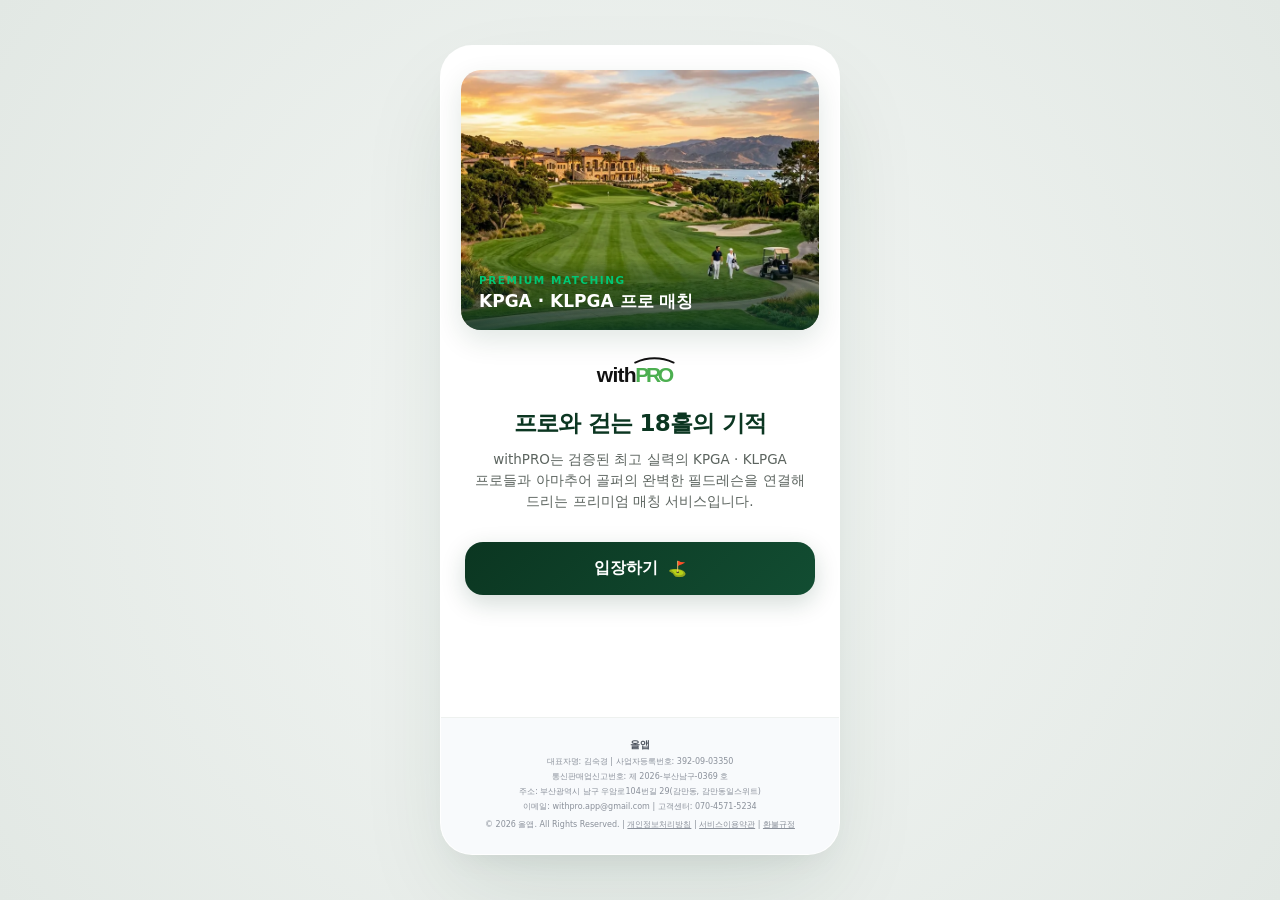
==== commit 8aa7b99e: "docs: 푸터 주소에서 동호수(상세 주소) 제거" ====
--- a/index.html
+++ b/index.html
@@ -6,10 +6,10 @@
     <meta name="viewport" content="width=device-width, initial-scale=1.0">
     <meta name="naver-site-verification" content="3d27dd738194c0caa80d31352e4cc8677b4072f3" />
     <meta name="google-site-verification" content="xt3rQAIq6JGH6D87nUB8yuFcFUHTKjkSJ2bMMjfx4-M" />
-    <meta name="description" content="올앱은 검증된 최고 실력의 KPGA · KLPGA 프로들과 아마추어 골퍼의 완벽한 필드레슨을 연결해 드리는 프리미엄 매칭 서비스입니다." />
-    <title>올앱 - 골프 프로 매칭 서비스</title>
+    <meta name="description" content="withPRO는 검증된 최고 실력의 KPGA · KLPGA 프로들과 아마추어 골퍼의 완벽한 필드레슨을 연결해 드리는 프리미엄 매칭 서비스입니다." />
+    <title>withPRO - 골프 프로 매칭 서비스</title>
     <link rel="canonical" href="https://withpro.kr/">
-    <link rel="stylesheet" href="styles.css?v=24.0">
+    <link rel="stylesheet" href="styles.css?v=26.0">
     <style>
         .privacy-modal-overlay { display: none; }
         .privacy-modal-overlay.active { display: flex !important; }
@@ -62,7 +62,7 @@
                     <div class="footer-title">올앱</div>
                     <p>대표자명: 김숙경 | 사업자등록번호: 392-09-03350</p>
                     <p>통신판매업신고번호: 제 2026-부산남구-0369 호</p>
-                    <p>주소: 부산광역시 남구 우암로104번길 29, 102동 304호(감만동, 감만동일스위트)</p>
+                    <p>주소: 부산광역시 남구 우암로104번길 29(감만동, 감만동일스위트)</p>
                     <p>이메일: withpro.app@gmail.com | 고객센터: 070-4571-5234</p>
                     <p style="margin-top: 6px;">© 2026 올앱. All Rights Reserved. | <a href="/privacy.html">개인정보처리방침</a> | <a href="/term.html">서비스이용약관</a> | <a href="/refund.html">환불규정</a></p>
                 </footer>
@@ -81,7 +81,7 @@
             
             <div class="hero-section" style="margin-bottom: 40px; margin-top: 15px;">
                 <div class="logo-container">
-                    <img src="logo.svg" alt="올앱 Logo" class="main-logo">
+                    <img src="logo.svg" alt="withPRO Logo" class="main-logo">
                 </div>
                 <h1 class="main-title" style="font-size: 24px; font-weight: 800; color: var(--primary-color); line-height: 1.35; letter-spacing: -0.5px; margin-top: 15px;">KPGA · KLPGA 프로와<br>걷는 18홀의 기적</h1>
                 <p class="main-subtitle" style="font-size: 13.5px; color: var(--text-sub); line-height: 1.5; margin-top: 10px;">검증된 최고 실력의 프로들과 완벽한 필드레슨을<br>매칭해 드립니다.</p>
@@ -110,7 +110,7 @@
                 <div class="footer-title">올앱</div>
                 <p>대표자명: 김숙경 | 사업자등록번호: 392-09-03350</p>
                 <p>통신판매업신고번호: 제 2026-부산남구-0369 호</p>
-                <p>주소: 부산광역시 남구 우암로104번길 29, 102동 304호(감만동, 감만동일스위트)</p>
+                <p>주소: 부산광역시 남구 우암로104번길 29(감만동, 감만동일스위트)</p>
                 <p>이메일: withpro.app@gmail.com | 고객센터: 070-4571-5234</p>
                 <p style="margin-top: 6px;">© 2026 올앱. All Rights Reserved. | <a href="/privacy.html">개인정보처리방침</a> | <a href="/term.html">서비스이용약관</a> | <a href="/refund.html">환불규정</a></p>
             </footer>
@@ -128,7 +128,7 @@
 
             <div class="hero-section">
                 <div class="logo-container">
-                    <img src="logo.svg" alt="올앱 Logo" class="main-logo">
+                    <img src="logo.svg" alt="withPRO Logo" class="main-logo">
                 </div>
                 <h1 class="main-title">KPGA · KLPGA 프로와<br>걷는 18홀의 기적</h1>
                 <p class="main-subtitle">검증된 최고 실력의 프로들과 완벽한 필드레슨을<br>매칭해 드립니다.</p>
@@ -199,7 +199,7 @@
                 <div class="footer-title">올앱</div>
                 <p>대표자명: 김숙경 | 사업자등록번호: 392-09-03350</p>
                 <p>통신판매업신고번호: 제 2026-부산남구-0369 호</p>
-                <p>주소: 부산광역시 남구 우암로104번길 29, 102동 304호(감만동, 감만동일스위트)</p>
+                <p>주소: 부산광역시 남구 우암로104번길 29(감만동, 감만동일스위트)</p>
                 <p>이메일: withpro.app@gmail.com | 고객센터: 070-4571-5234</p>
                 <p style="margin-top: 6px;">© 2026 올앱. All Rights Reserved. | <a href="/privacy.html">개인정보처리방침</a> | <a href="/term.html">서비스이용약관</a> | <a href="/refund.html">환불규정</a></p>
             </footer>
@@ -216,7 +216,7 @@
             </header>
             <div class="content scrollable">
                 <div class="form-header-center">
-                    <img src="logo.svg" alt="올앱" class="small-logo">
+                    <img src="logo.svg" alt="withPRO" class="small-logo">
                     <p class="subtitle">예약하신 라운딩 정보를 입력하시면<br>최적의 필드레슨 프로를 매칭해 드립니다.</p>
                     <div style="text-align: center; margin-top: 10px;">
                         <a href="#" onclick="event.preventDefault(); app.navigate('view-amateur-guide')" style="color: var(--primary-color) !important; font-weight: 700; text-decoration: underline; font-size: 13px; display: inline-block;">
@@ -367,7 +367,7 @@
                     <div class="footer-title">올앱</div>
                     <p>대표자명: 김숙경 | 사업자등록번호: 392-09-03350</p>
                     <p>통신판매업신고번호: 제 2026-부산남구-0369 호</p>
-                    <p>주소: 부산광역시 남구 우암로104번길 29, 102동 304호(감만동, 감만동일스위트)</p>
+                    <p>주소: 부산광역시 남구 우암로104번길 29(감만동, 감만동일스위트)</p>
                     <p>이메일: withpro.app@gmail.com | 고객센터: 070-4571-5234</p>
                     <p style="margin-top: 6px;">© 2026 올앱. All Rights Reserved. | <a href="/privacy.html">개인정보처리방침</a> | <a href="/term.html">서비스이용약관</a> | <a href="/refund.html">환불규정</a></p>
                 </footer>
@@ -389,9 +389,9 @@
             </header>
             <div class="content scrollable">
                 <div class="pro-banner mb-4">
-                    <img src="logo.svg" alt="올앱" class="tiny-logo">
+                    <img src="logo.svg" alt="withPRO" class="tiny-logo">
                     <h3 class="banner-title">프로를 위한 특별한 혜택</h3>
-                    <p class="banner-desc">올앱에서 당신의 전문성을 더 많은 회원들에게 알리고 성장의 기회를 잡으세요. 간단한 정보 입력만으로 프로 파트너 신청이 완료됩니다.</p>
+                    <p class="banner-desc">withPRO에서 당신의 전문성을 더 많은 회원들에게 알리고 성장의 기회를 잡으세요. 간단한 정보 입력만으로 프로 신청이 완료됩니다.</p>
                 </div>
 
                 <h4 class="section-title mt-4">프로필 기본 정보</h4>
@@ -510,7 +510,7 @@
                 </div>
                 <!-- 이미 등록된 프로 로그인 가이드 -->
                 <div class="pro-login-link-box mb-4">
-                    <span class="pro-login-link" onclick="app.navigate('view-home'); app.switchHomeTab('pro');">이미 파트너 프로로 등록하셨나요? 간편 로그인</span>
+                    <span class="pro-login-link" onclick="app.navigate('view-home'); app.switchHomeTab('pro');">이미 프로 회원으로 등록하셨나요? 간편 로그인</span>
                 </div>
 
                 <!-- 개인정보 이용동의 영역 (프로용) -->
@@ -521,7 +521,7 @@
                             개인정보 수집 및 서비스 이용 동의 <span style="color: #ef4444;">(필수)</span>
                         </label>
                         <p style="font-size: 12.5px; color: var(--text-sub); margin-top: 4px; margin-bottom: 0;">
-                            프로 파트너 등록 및 서비스 제공을 위한 약관에 동의합니다.
+                            프로 등록 및 서비스 제공을 위한 약관에 동의합니다.
                             <a href="#" onclick="event.preventDefault(); app.showPrivacyModal('terms');" style="color: var(--primary-color); font-weight: 700; text-decoration: underline; margin-left: 4px;">약관보기</a>
                         </p>
                     </div>
@@ -529,7 +529,7 @@
 
             </div>
             <div class="bottom-action">
-                <button class="btn btn-primary full-width" onclick="app.registerPro()">올앱 시작하기</button>
+                <button class="btn btn-primary full-width" onclick="app.registerPro()">withPRO 프로 신청하기</button>
             </div>
         </div>
 
@@ -552,7 +552,7 @@
                 
                 <!-- 웰컴 배너 -->
                 <div class="guide-welcome-card">
-                    <span class="guide-welcome-badge">올앱 Partner</span>
+                    <span class="guide-welcome-badge">withPRO Partner</span>
                     <h3 class="guide-welcome-title">프로님, 반갑습니다! 🏌️‍♂️</h3>
                     <p class="guide-welcome-desc">원하는 시간에, 원하는 곳에서 자유롭게 라운딩하며 안전하고 확실한 수익을 창출하세요.</p>
                 </div>
@@ -675,7 +675,7 @@
                 
                 <!-- 웰컴 배너 -->
                 <div class="guide-welcome-card" style="background: linear-gradient(135deg, #0b3621 0%, #059669 100%);">
-                    <span class="guide-welcome-badge" style="background: rgba(255, 255, 255, 0.2);">올앱 Member</span>
+                    <span class="guide-welcome-badge" style="background: rgba(255, 255, 255, 0.2);">withPRO Member</span>
                     <h3 class="guide-welcome-title">회원님, 반갑습니다! 🏌️‍♂️</h3>
                     <p class="guide-welcome-desc">KPGA / KLPGA 공인 프로와 동반 라운딩하며, 원포인트 밀착 레슨을 받고 실력을 한 단계 업그레이드해 보세요.</p>
                 </div>
@@ -839,14 +839,14 @@
                 </div>
 
                 <div class="payment-safety-guide">
-                    🛡️ 올앱 안전결제 시스템이 작동 중입니다. 고객님의 금융 정보는 고도로 암호화되어 안전하게 보호됩니다.
+                    🛡️ withPRO 안전결제 시스템이 작동 중입니다. 고객님의 금융 정보는 고도로 암호화되어 안전하게 보호됩니다.
                 </div>
                 
                 <footer class="business-footer" style="margin-top: 40px;">
                     <div class="footer-title">올앱</div>
                     <p>대표자명: 김숙경 | 사업자등록번호: 392-09-03350</p>
                     <p>통신판매업신고번호: 제 2026-부산남구-0369 호</p>
-                    <p>주소: 부산광역시 남구 우암로104번길 29, 102동 304호(감만동, 감만동일스위트)</p>
+                    <p>주소: 부산광역시 남구 우암로104번길 29(감만동, 감만동일스위트)</p>
                     <p>이메일: withpro.app@gmail.com | 고객센터: 070-4571-5234</p>
                     <p style="margin-top: 6px;">© 2026 올앱. All Rights Reserved. | <a href="/privacy.html">개인정보처리방침</a> | <a href="/term.html">서비스이용약관</a> | <a href="/refund.html">환불규정</a></p>
                 </footer>
@@ -908,7 +908,7 @@
                 <button class="icon-btn" onclick="app.navigate('view-home')">
                     <svg width="24" height="24" viewBox="0 0 24 24" fill="none" xmlns="http://www.w3.org/2000/svg"><path d="M15 18L9 12L15 6" stroke="currentColor" stroke-width="2" stroke-linecap="round" stroke-linejoin="round"/></svg>
                 </button>
-                <h2>예약 및 결제 현황</h2>
+                <h2>예약현황</h2>
                 <div class="placeholder-icon"></div>
             </header>
             <div class="content scrollable" style="padding-bottom: 30px;">
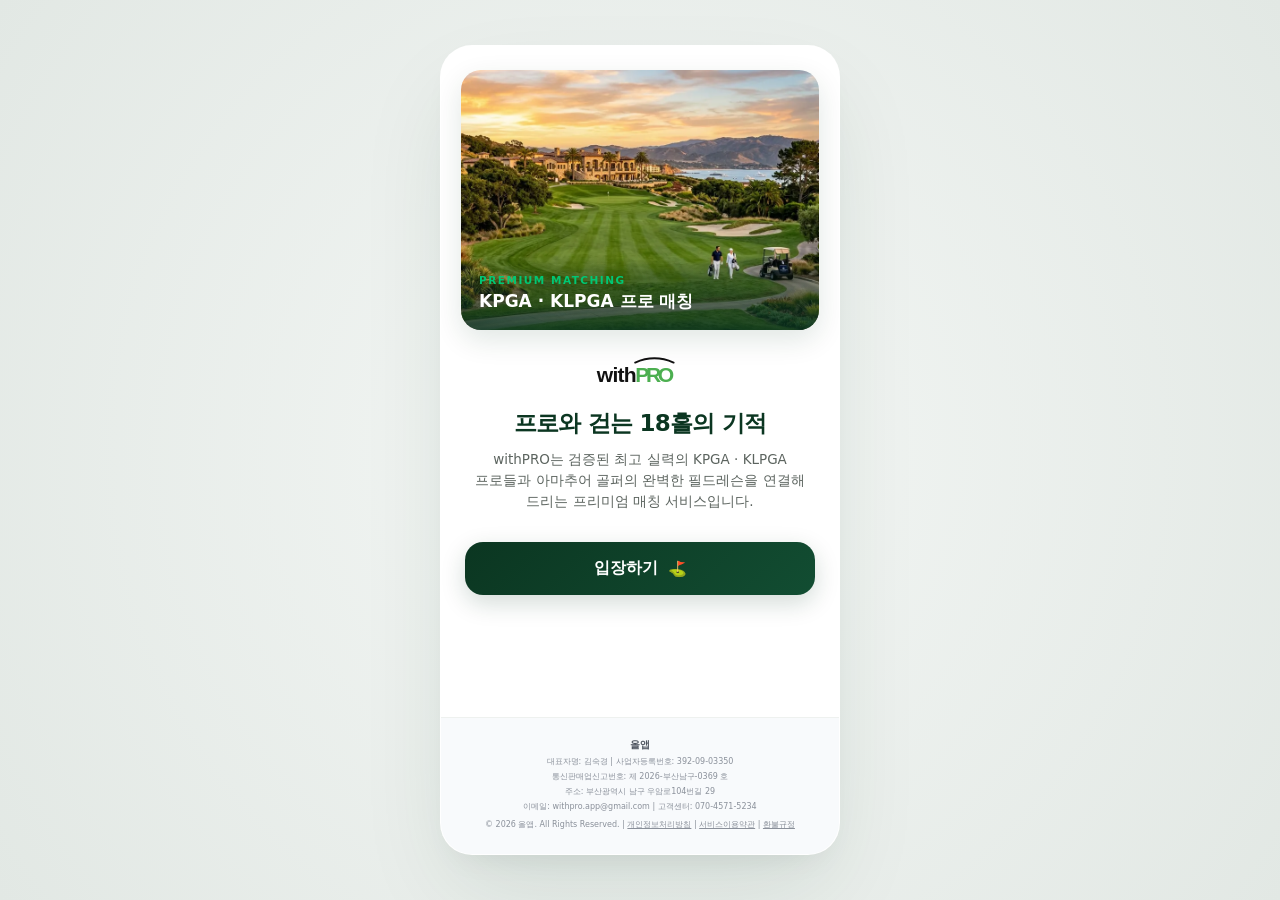
==== commit 08126162: "docs: 푸터 주소에서 지번/아파트명 추가 제거" ====
--- a/index.html
+++ b/index.html
@@ -62,7 +62,7 @@
                     <div class="footer-title">올앱</div>
                     <p>대표자명: 김숙경 | 사업자등록번호: 392-09-03350</p>
                     <p>통신판매업신고번호: 제 2026-부산남구-0369 호</p>
-                    <p>주소: 부산광역시 남구 우암로104번길 29(감만동, 감만동일스위트)</p>
+                    <p>주소: 부산광역시 남구 우암로104번길 29</p>
                     <p>이메일: withpro.app@gmail.com | 고객센터: 070-4571-5234</p>
                     <p style="margin-top: 6px;">© 2026 올앱. All Rights Reserved. | <a href="/privacy.html">개인정보처리방침</a> | <a href="/term.html">서비스이용약관</a> | <a href="/refund.html">환불규정</a></p>
                 </footer>
@@ -110,7 +110,7 @@
                 <div class="footer-title">올앱</div>
                 <p>대표자명: 김숙경 | 사업자등록번호: 392-09-03350</p>
                 <p>통신판매업신고번호: 제 2026-부산남구-0369 호</p>
-                <p>주소: 부산광역시 남구 우암로104번길 29(감만동, 감만동일스위트)</p>
+                <p>주소: 부산광역시 남구 우암로104번길 29</p>
                 <p>이메일: withpro.app@gmail.com | 고객센터: 070-4571-5234</p>
                 <p style="margin-top: 6px;">© 2026 올앱. All Rights Reserved. | <a href="/privacy.html">개인정보처리방침</a> | <a href="/term.html">서비스이용약관</a> | <a href="/refund.html">환불규정</a></p>
             </footer>
@@ -199,7 +199,7 @@
                 <div class="footer-title">올앱</div>
                 <p>대표자명: 김숙경 | 사업자등록번호: 392-09-03350</p>
                 <p>통신판매업신고번호: 제 2026-부산남구-0369 호</p>
-                <p>주소: 부산광역시 남구 우암로104번길 29(감만동, 감만동일스위트)</p>
+                <p>주소: 부산광역시 남구 우암로104번길 29</p>
                 <p>이메일: withpro.app@gmail.com | 고객센터: 070-4571-5234</p>
                 <p style="margin-top: 6px;">© 2026 올앱. All Rights Reserved. | <a href="/privacy.html">개인정보처리방침</a> | <a href="/term.html">서비스이용약관</a> | <a href="/refund.html">환불규정</a></p>
             </footer>
@@ -367,7 +367,7 @@
                     <div class="footer-title">올앱</div>
                     <p>대표자명: 김숙경 | 사업자등록번호: 392-09-03350</p>
                     <p>통신판매업신고번호: 제 2026-부산남구-0369 호</p>
-                    <p>주소: 부산광역시 남구 우암로104번길 29(감만동, 감만동일스위트)</p>
+                    <p>주소: 부산광역시 남구 우암로104번길 29</p>
                     <p>이메일: withpro.app@gmail.com | 고객센터: 070-4571-5234</p>
                     <p style="margin-top: 6px;">© 2026 올앱. All Rights Reserved. | <a href="/privacy.html">개인정보처리방침</a> | <a href="/term.html">서비스이용약관</a> | <a href="/refund.html">환불규정</a></p>
                 </footer>
@@ -846,7 +846,7 @@
                     <div class="footer-title">올앱</div>
                     <p>대표자명: 김숙경 | 사업자등록번호: 392-09-03350</p>
                     <p>통신판매업신고번호: 제 2026-부산남구-0369 호</p>
-                    <p>주소: 부산광역시 남구 우암로104번길 29(감만동, 감만동일스위트)</p>
+                    <p>주소: 부산광역시 남구 우암로104번길 29</p>
                     <p>이메일: withpro.app@gmail.com | 고객센터: 070-4571-5234</p>
                     <p style="margin-top: 6px;">© 2026 올앱. All Rights Reserved. | <a href="/privacy.html">개인정보처리방침</a> | <a href="/term.html">서비스이용약관</a> | <a href="/refund.html">환불규정</a></p>
                 </footer>
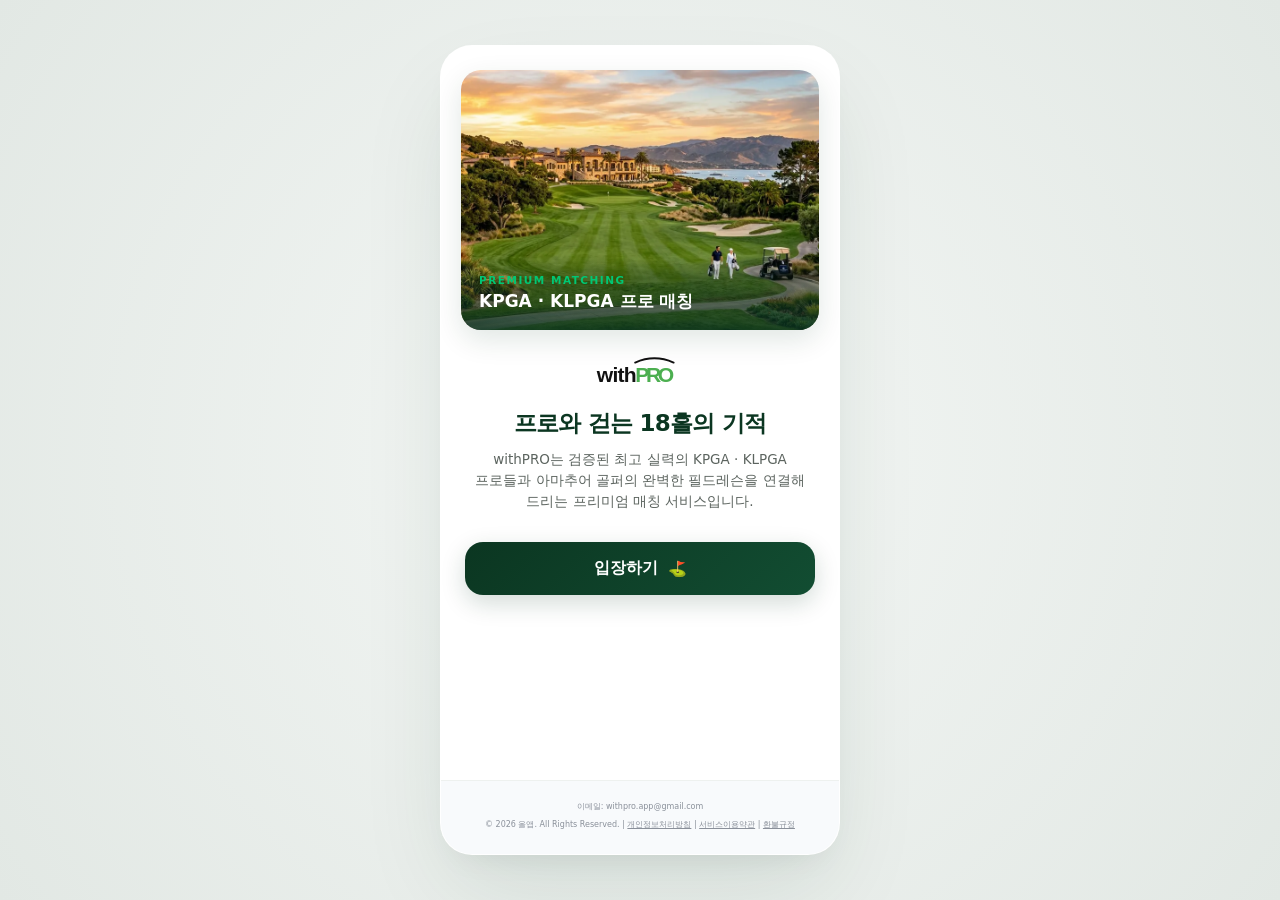
==== commit a737a239: "Update footer to display only email in business info section" ====
--- a/index.html
+++ b/index.html
@@ -59,11 +59,7 @@
 
                 <!-- 사업자 정보 푸터 영역 (동일 규격 유지) -->
                 <footer class="business-footer" style="margin-top: auto; padding: 20px; background-color: #f8fafc; border-top: 1px solid var(--border-color);">
-                    <div class="footer-title">올앱</div>
-                    <p>대표자명: 김숙경 | 사업자등록번호: 392-09-03350</p>
-                    <p>통신판매업신고번호: 제 2026-부산남구-0369 호</p>
-                    <p>주소: 부산광역시 남구 우암로104번길 29</p>
-                    <p>이메일: withpro.app@gmail.com | 고객센터: 070-4571-5234</p>
+                    <p>이메일: withpro.app@gmail.com</p>
                     <p style="margin-top: 6px;">© 2026 올앱. All Rights Reserved. | <a href="/privacy.html">개인정보처리방침</a> | <a href="/term.html">서비스이용약관</a> | <a href="/refund.html">환불규정</a></p>
                 </footer>
             </div>
@@ -107,11 +103,7 @@
 
             <!-- 사업자 정보 푸터 영역 (동일 규격 유지) -->
             <footer class="business-footer">
-                <div class="footer-title">올앱</div>
-                <p>대표자명: 김숙경 | 사업자등록번호: 392-09-03350</p>
-                <p>통신판매업신고번호: 제 2026-부산남구-0369 호</p>
-                <p>주소: 부산광역시 남구 우암로104번길 29</p>
-                <p>이메일: withpro.app@gmail.com | 고객센터: 070-4571-5234</p>
+                <p>이메일: withpro.app@gmail.com</p>
                 <p style="margin-top: 6px;">© 2026 올앱. All Rights Reserved. | <a href="/privacy.html">개인정보처리방침</a> | <a href="/term.html">서비스이용약관</a> | <a href="/refund.html">환불규정</a></p>
             </footer>
         </div>
@@ -196,11 +188,7 @@
             
             <!-- 사업자 정보 푸터 영역 (포트원 및 구글 심사 준수) -->
             <footer class="business-footer" style="margin-top: 40px;">
-                <div class="footer-title">올앱</div>
-                <p>대표자명: 김숙경 | 사업자등록번호: 392-09-03350</p>
-                <p>통신판매업신고번호: 제 2026-부산남구-0369 호</p>
-                <p>주소: 부산광역시 남구 우암로104번길 29</p>
-                <p>이메일: withpro.app@gmail.com | 고객센터: 070-4571-5234</p>
+                <p>이메일: withpro.app@gmail.com</p>
                 <p style="margin-top: 6px;">© 2026 올앱. All Rights Reserved. | <a href="/privacy.html">개인정보처리방침</a> | <a href="/term.html">서비스이용약관</a> | <a href="/refund.html">환불규정</a></p>
             </footer>
         </div>
@@ -325,7 +313,7 @@
                     <div class="guide-title">🏌️‍♂️ 1. 예약이용 및 비용안내</div>
                     <div class="guide-text">
                         <strong>예약금:</strong> 없음 (선결제 대기 없이 프로 매칭 시 최종 확정)<br>
-                        <strong>필드 레슨비:</strong> 총 55만 원 (18홀 기준)<br>
+                        <strong>필드 레슨비:</strong> 총 50만 원 (18홀 기준)<br>
                         <strong>취소 정책:</strong> 예약 확정 후 취소 시 이용약관 제5조에 따른 이용 제한 페널티가 부과될 수 있습니다.<br>
                         <strong>라운딩 인원:</strong> 프로님을 포함하여 3인 또는 4인
                     </div>
@@ -364,11 +352,7 @@
                 </div>
                 
                 <footer class="business-footer" style="margin-top: 40px;">
-                    <div class="footer-title">올앱</div>
-                    <p>대표자명: 김숙경 | 사업자등록번호: 392-09-03350</p>
-                    <p>통신판매업신고번호: 제 2026-부산남구-0369 호</p>
-                    <p>주소: 부산광역시 남구 우암로104번길 29</p>
-                    <p>이메일: withpro.app@gmail.com | 고객센터: 070-4571-5234</p>
+                    <p>이메일: withpro.app@gmail.com</p>
                     <p style="margin-top: 6px;">© 2026 올앱. All Rights Reserved. | <a href="/privacy.html">개인정보처리방침</a> | <a href="/term.html">서비스이용약관</a> | <a href="/refund.html">환불규정</a></p>
                 </footer>
 
@@ -583,11 +567,13 @@
                             <h4 class="guide-step-title">라운딩 레슨 진행</h4>
                             <p class="guide-step-desc">매칭이 최종 확정되면 약속된 골프장으로 출동하여 아마추어 고객님과 동반 필드 레슨 및 18홀 라운딩을 즐겁게 진행합니다.</p>
                         </div>
+                        <!-- 수수료 납부 안내 비활성화 보존
                         <div class="guide-step-card" style="border-color: #FCA5A5; background-color: #FFF5F5;">
                             <div class="guide-step-num" style="background-color: #EF4444; color: white;">Step 5</div>
                             <h4 class="guide-step-title" style="color: #991B1B;">수수료 납부 및 파트너 유지</h4>
                             <p class="guide-step-desc" style="color: #7F1D1D;">라운딩이 완료된 다음 날까지 마이페이지에서 수수료 5만 원 결제를 완료해 주세요. 미납 시 파트너 활동이 일시 정지됩니다.</p>
                         </div>
+                        -->
                     </div>
                 </div>
 
@@ -600,13 +586,14 @@
                         <div class="guide-icon-card">
                             <div class="guide-card-icon-wrapper">💸</div>
                             <h4 class="guide-card-title">투명한 직거래 정산</h4>
-                            <p class="guide-card-desc">라운딩 종료 후 현장에서 고객에게 직접 레슨비(55만 원)를 전액 정산받으신 후, 다음 날 플랫폼 이용 수수료(5만 원)를 결제하시면 됩니다.</p>
+                            <p class="guide-card-desc">라운딩 종료 후 현장에서 고객에게 직접 레슨비(50만 원)를 전액 정산받으시면 됩니다.</p>
                         </div>
                         <div class="guide-icon-card">
                             <div class="guide-card-icon-wrapper">🛡️</div>
                             <h4 class="guide-card-title">노쇼 방지 페널티</h4>
                             <p class="guide-card-desc">예약 확정 후 고객의 갑작스러운 변심 또는 노쇼로 인해 일정이 취소될 경우, 해당 아마추어 회원은 즉시 이용 제한 조치되며 프로님의 소중한 스케줄을 보호합니다.</p>
                         </div>
+                        <!-- 수수료 납부 미납 정지 경고창 비활성화 보존
                         <div class="guide-icon-card" style="grid-column: span 2; border: 1.5px solid #FCA5A5; background-color: #FFF5F5; text-align: left;">
                             <div style="display: flex; align-items: center; gap: 8px; margin-bottom: 8px;">
                                 <div class="guide-card-icon-wrapper" style="margin: 0; width: 32px; height: 32px; font-size: 16px; background-color: #FEE2E2; color: #991B1B;">🚨</div>
@@ -616,6 +603,7 @@
                                 라운딩이 종료된 <strong>다음 날까지 플랫폼 이용 수수료 5만 원</strong>을 납부하셔야 합니다. 수수료 입금이 확인되지 않으면 <strong>파트너 프로로서 활동이 정지(매칭 배정 불가 및 프로필 노출 제한)</strong>되오니 라운딩 완료 후 마이페이지에서 꼭 결제를 완료해 주세요.
                             </p>
                         </div>
+                        -->
                     </div>
                 </div>
 
@@ -717,8 +705,8 @@
                         <div class="guide-icon-card" style="grid-column: span 2;">
                             <div class="guide-card-icon-wrapper" style="background-color: #e6f4ea; color: #137333; margin: 0 auto 12px auto;">💸</div>
                             <h4 class="guide-card-title">현장 직거래 정산</h4>
-                            <div class="guide-card-price" style="font-size: 20px; font-weight: 800; color: #137333; margin-bottom: 6px;">55만 원</div>
-                            <p class="guide-card-desc" style="max-width: 500px; margin: 0 auto;">선결제 예약금 없이 매칭 수수료 0원으로 진행됩니다. 라운딩이 모두 끝난 후 현장에서 프로님께 레슨비 55만 원을 직접 송금/정산해 주세요.</p>
+                            <div class="guide-card-price" style="font-size: 20px; font-weight: 800; color: #137333; margin-bottom: 6px;">50만 원</div>
+                            <p class="guide-card-desc" style="max-width: 500px; margin: 0 auto;">선결제 예약금 없이 매칭 수수료 0원으로 진행됩니다. 라운딩이 모두 끝난 후 현장에서 프로님께 레슨비 50만 원을 직접 송금/정산해 주세요.</p>
                         </div>
                     </div>
                 </div>
@@ -843,11 +831,7 @@
                 </div>
                 
                 <footer class="business-footer" style="margin-top: 40px;">
-                    <div class="footer-title">올앱</div>
-                    <p>대표자명: 김숙경 | 사업자등록번호: 392-09-03350</p>
-                    <p>통신판매업신고번호: 제 2026-부산남구-0369 호</p>
-                    <p>주소: 부산광역시 남구 우암로104번길 29</p>
-                    <p>이메일: withpro.app@gmail.com | 고객센터: 070-4571-5234</p>
+                    <p>이메일: withpro.app@gmail.com</p>
                     <p style="margin-top: 6px;">© 2026 올앱. All Rights Reserved. | <a href="/privacy.html">개인정보처리방침</a> | <a href="/term.html">서비스이용약관</a> | <a href="/refund.html">환불규정</a></p>
                 </footer>
             </div>
